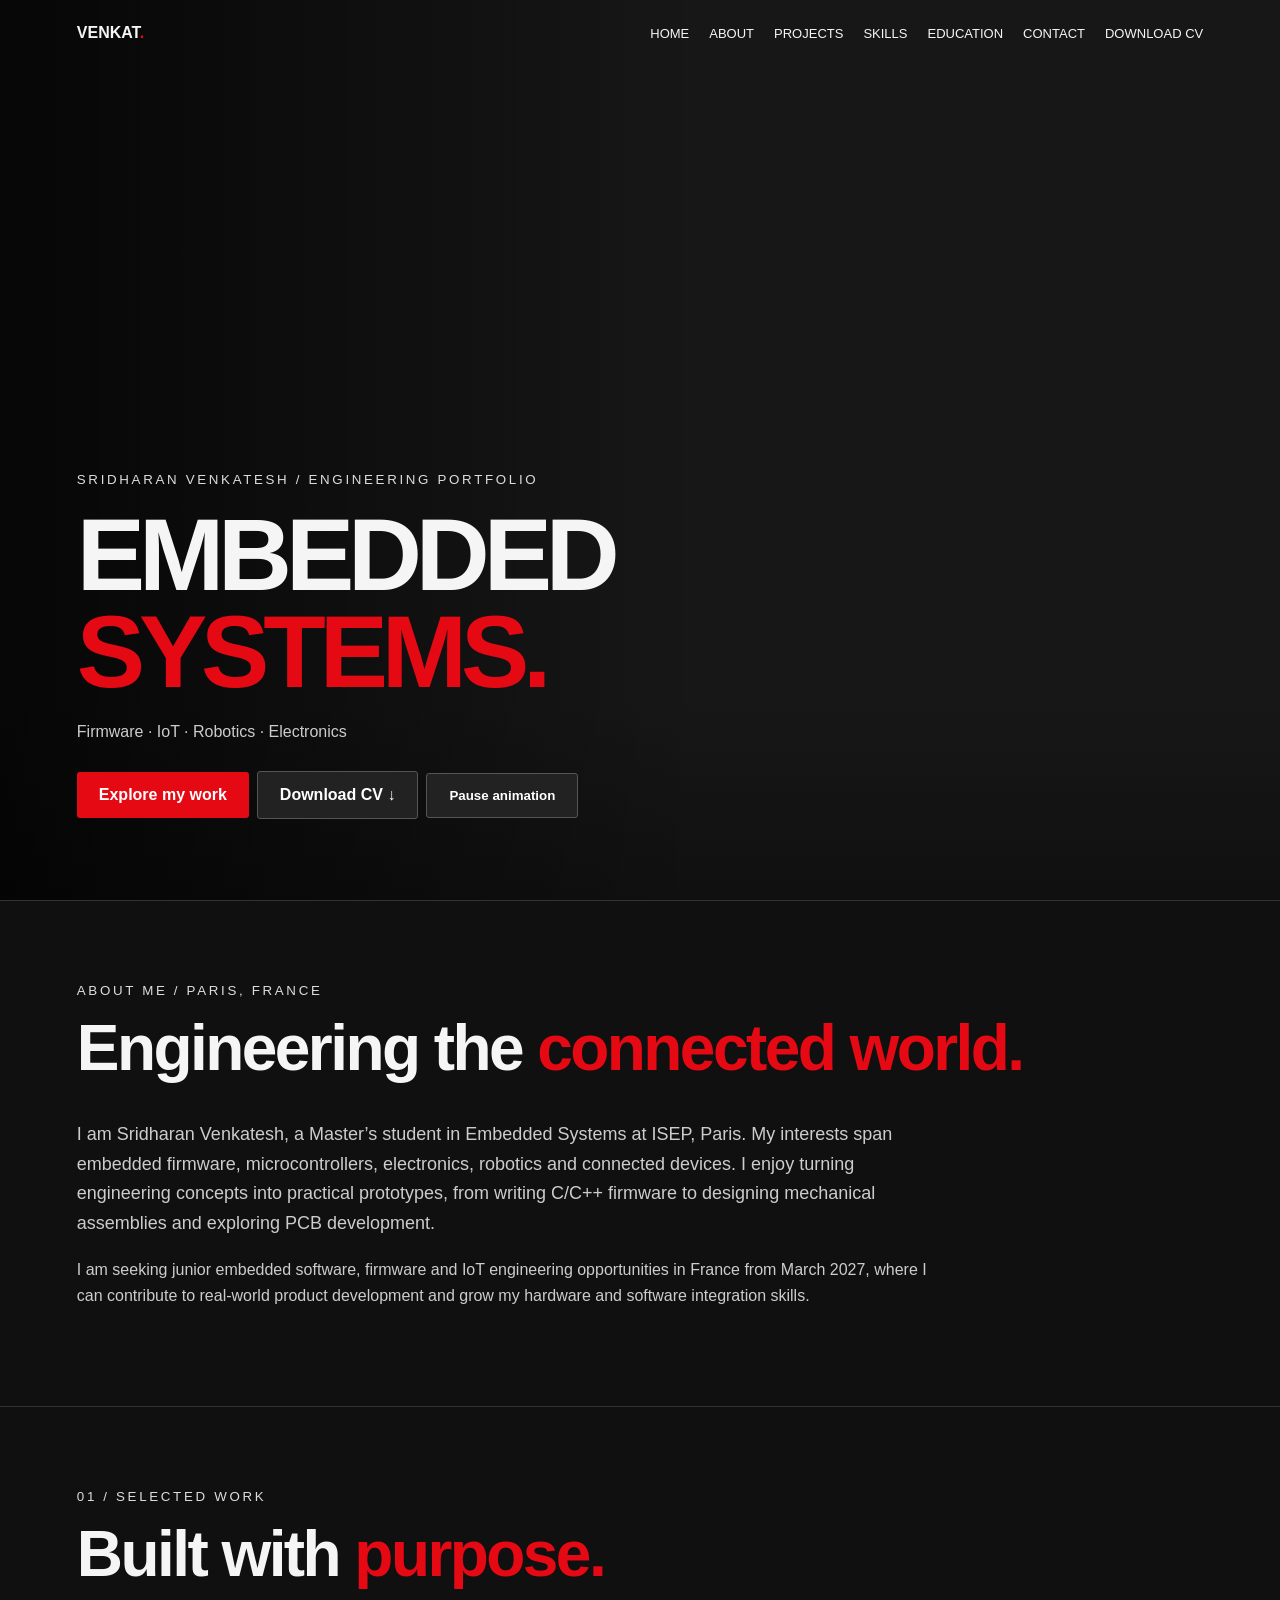
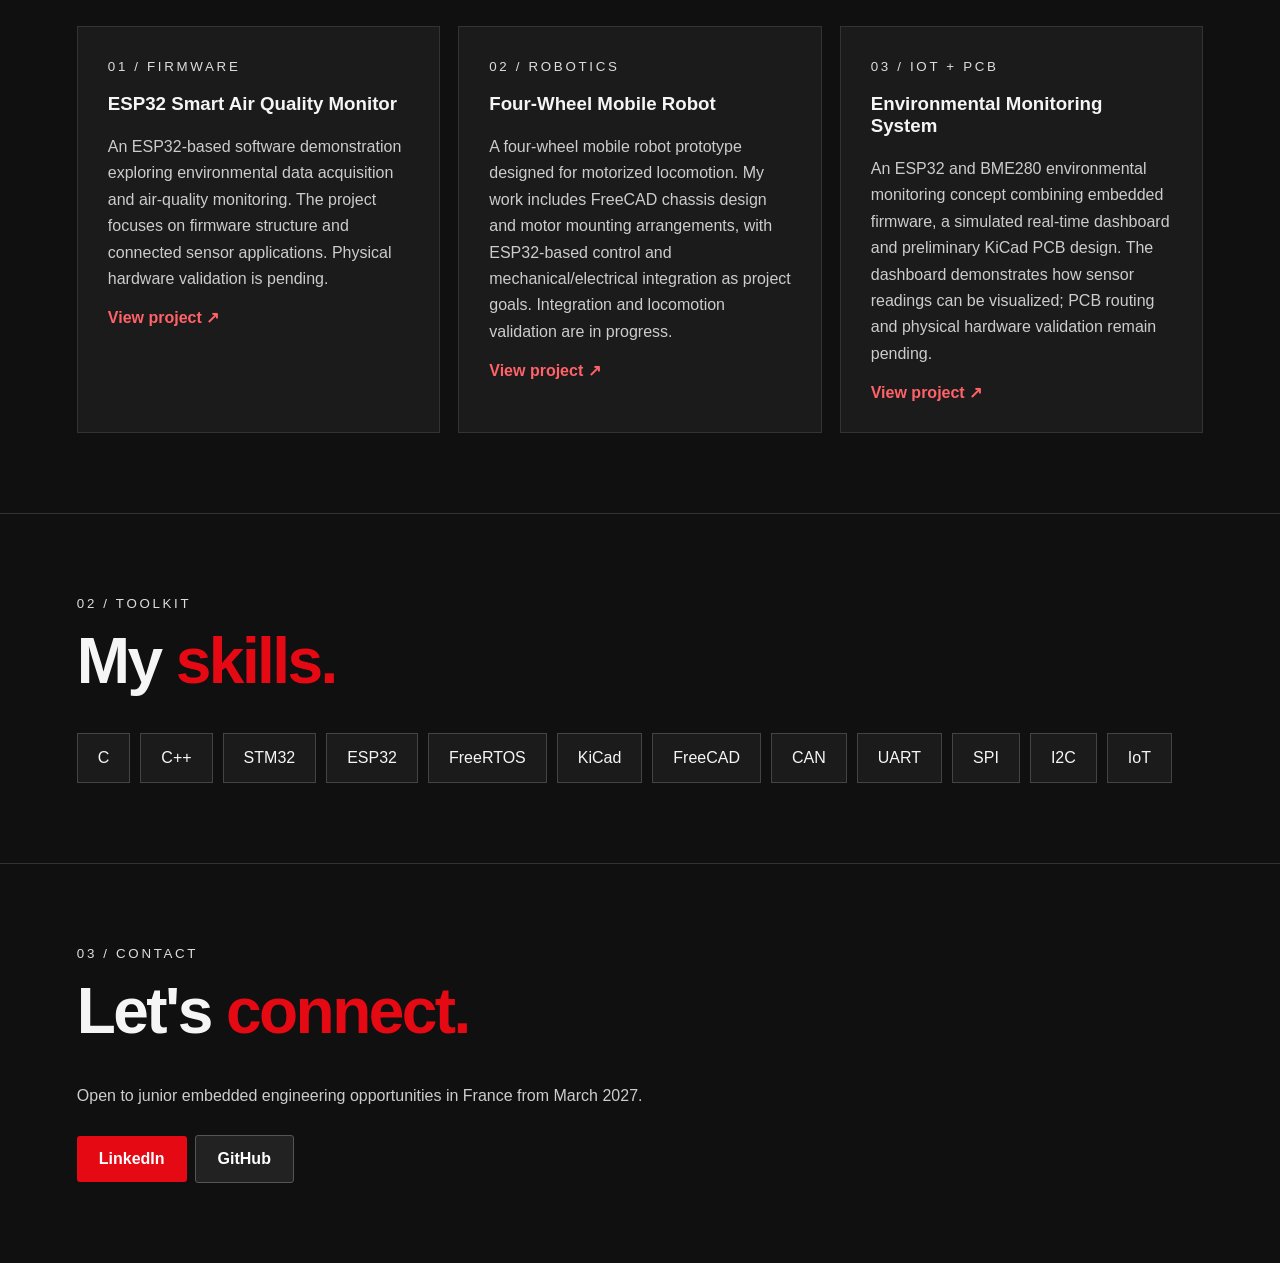
==== index.html @ d6cbe6a2 "Connect uploaded CV and certificate PDF to portfolio" ====
<!doctype html><html lang="en"><head><meta charset="utf-8"><meta name="viewport" content="width=device-width,initial-scale=1"><title>Venkat | Embedded Systems</title><style>*{box-sizing:border-box}html{scroll-behavior:smooth}body{margin:0;background:#101010;color:#f5f5f5;font-family:Arial,sans-serif}a{color:inherit;text-decoration:none}header{position:absolute;z-index:3;top:0;width:100%;display:flex;justify-content:space-between;align-items:center;padding:24px 6%;gap:15px}nav{display:flex;gap:20px;flex-wrap:wrap;font-size:13px}strong,em{color:#e50914;font-style:normal}.hero{min-height:100svh;position:relative;display:flex;align-items:end;padding:120px 6% 9vh;overflow:hidden;background:#171717}.hero video{position:absolute;inset:0;width:100%;height:100%;object-fit:contain;object-position:right center}.hero:after{content:'';position:absolute;inset:0;background:linear-gradient(90deg,#000b 0%,transparent 55%),linear-gradient(0deg,#101010,transparent 22%);pointer-events:none}.copy{position:relative;z-index:2;max-width:850px}h1{font-size:clamp(42px,8vw,110px);line-height:.95;letter-spacing:-.06em;margin:18px 0;text-transform:uppercase}small{letter-spacing:.2em;color:#ddd}p{line-height:1.65;color:#ccc}.btn{display:inline-block;padding:14px 22px;background:#e50914;color:white;border:0;border-radius:3px;font-weight:bold;cursor:pointer;margin:10px 8px 0 0}.secondary{background:#222;border:1px solid #555}section.content{padding:80px 6%;border-top:1px solid #333}h2{font-size:clamp(32px,5vw,64px);letter-spacing:-.04em;margin:12px 0 35px}.grid{display:grid;grid-template-columns:repeat(auto-fit,minmax(240px,1fr));gap:18px}article{background:#1b1b1b;border:1px solid #333;padding:30px;min-height:240px}article:hover{border-color:#e50914}article a{color:#ff6268;font-weight:bold}.skills{display:flex;flex-wrap:wrap;gap:10px}.skills span{border:1px solid #444;padding:15px 20px;background:#1b1b1b}.fade{animation:appear .6s ease}@keyframes appear{from{opacity:0;transform:translateY(14px)}to{opacity:1;transform:none}}@media(max-width:600px){header{padding:18px 5%}nav{gap:10px}.hero{padding:100px 5% 8vh}.hero video{object-position:center top;height:68%;object-fit:contain}.hero .copy{padding-top:45vh}section.content{padding:55px 5%}}@media(prefers-reduced-motion:reduce){html{scroll-behavior:auto}.fade{animation:none}}</style></head><body><header><b>VENKAT<strong>.</strong></b><nav><a href="index.html">HOME</a><a href="about.html">ABOUT</a><a href="projects.html">PROJECTS</a><a href="skills.html">SKILLS</a><a href="education.html">EDUCATION</a><a href="contact.html">CONTACT</a><a href="INTERN_RESUME_ENG_Final.pdf" download>DOWNLOAD CV</a></nav></header><main><section class="hero"><video id="portrait" autoplay muted loop playsinline preload="auto" aria-label="Cinematic portrait"><source src="PixVerse_V6_Image_Text_540P_Create_a_photoreal.mp4" type="video/mp4"></video><div class="copy"><small>SRIDHARAN VENKATESH / ENGINEERING PORTFOLIO</small><h1 id="headline">Embedded<br><em>Systems.</em></h1><p>Firmware · IoT · Robotics · Electronics</p><a class="btn" href="projects.html">Explore my work</a><a class="btn secondary" href="INTERN_RESUME_ENG_Final.pdf" download>Download CV ↓</a><button class="btn secondary" id="motion">Pause animation</button></div></section><section class="content" id="about"><small>ABOUT ME / PARIS, FRANCE</small><h2>Engineering the <em>connected world.</em></h2><p style="max-width:850px;font-size:18px">I am Sridharan Venkatesh, a Master’s student in Embedded Systems at ISEP, Paris. My interests span embedded firmware, microcontrollers, electronics, robotics and connected devices. I enjoy turning engineering concepts into practical prototypes, from writing C/C++ firmware to designing mechanical assemblies and exploring PCB development.</p><p style="max-width:850px">I am seeking junior embedded software, firmware and IoT engineering opportunities in France from March 2027, where I can contribute to real-world product development and grow my hardware and software integration skills.</p></section><section class="content" id="work"><small>01 / SELECTED WORK</small><h2>Built with <em>purpose.</em></h2><div class="grid"><article><small>01 / FIRMWARE</small><h3>ESP32 Smart Air Quality Monitor</h3><p>An ESP32-based software demonstration exploring environmental data acquisition and air-quality monitoring. The project focuses on firmware structure and connected sensor applications. Physical hardware validation is pending.</p><a href="https://github.com/svenkat07/esp32-smart-air-quality-monitor">View project ↗</a></article><article><small>02 / ROBOTICS</small><h3>Four-Wheel Mobile Robot</h3><p>A four-wheel mobile robot prototype designed for motorized locomotion. My work includes FreeCAD chassis design and motor mounting arrangements, with ESP32-based control and mechanical/electrical integration as project goals. Integration and locomotion validation are in progress.</p><a href="https://github.com/svenkat07/Four-wheel-mobile-robot">View project ↗</a></article><article><small>03 / IOT + PCB</small><h3>Environmental Monitoring System</h3><p>An ESP32 and BME280 environmental monitoring concept combining embedded firmware, a simulated real-time dashboard and preliminary KiCad PCB design. The dashboard demonstrates how sensor readings can be visualized; PCB routing and physical hardware validation remain pending.</p><a href="https://github.com/svenkat07/ESP32-Based-IoT-Environmental-Monitoring-System-with-Custom-PCB-and-Real-Time-Dashboard">View project ↗</a></article></div></section><section class="content" id="skills"><small>02 / TOOLKIT</small><h2>My <em>skills.</em></h2><div class="skills"><span>C</span><span>C++</span><span>STM32</span><span>ESP32</span><span>FreeRTOS</span><span>KiCad</span><span>FreeCAD</span><span>CAN</span><span>UART</span><span>SPI</span><span>I2C</span><span>IoT</span></div></section><section class="content" id="contact"><small>03 / CONTACT</small><h2>Let's <em>connect.</em></h2><p>Open to junior embedded engineering opportunities in France from March 2027.</p><a class="btn" href="https://www.linkedin.com/in/venkatesh-sridharan-5b08a9238/">LinkedIn</a><a class="btn secondary" href="https://github.com/svenkat07">GitHub</a></section></main><script>const v=document.querySelector('video'),h=document.querySelector('#headline'),b=document.querySelector('#motion'),titles=['Embedded<br><em>Systems.</em>','Firmware<br><em>Engineer.</em>','IoT &amp;<br><em>Robotics.</em>'];let i=0,playing=!matchMedia('(prefers-reduced-motion: reduce)').matches;if(playing)v.play().catch(()=>{});else b.textContent='Play animation';setInterval(()=>{if(!playing)return;h.classList.remove('fade');void h.offsetWidth;h.innerHTML=titles[++i%titles.length];h.classList.add('fade')},3500);b.onclick=()=>{playing=!playing;if(playing)v.play().catch(()=>{});else v.pause();b.textContent=playing?'Pause animation':'Play animation'};</script></body></html>
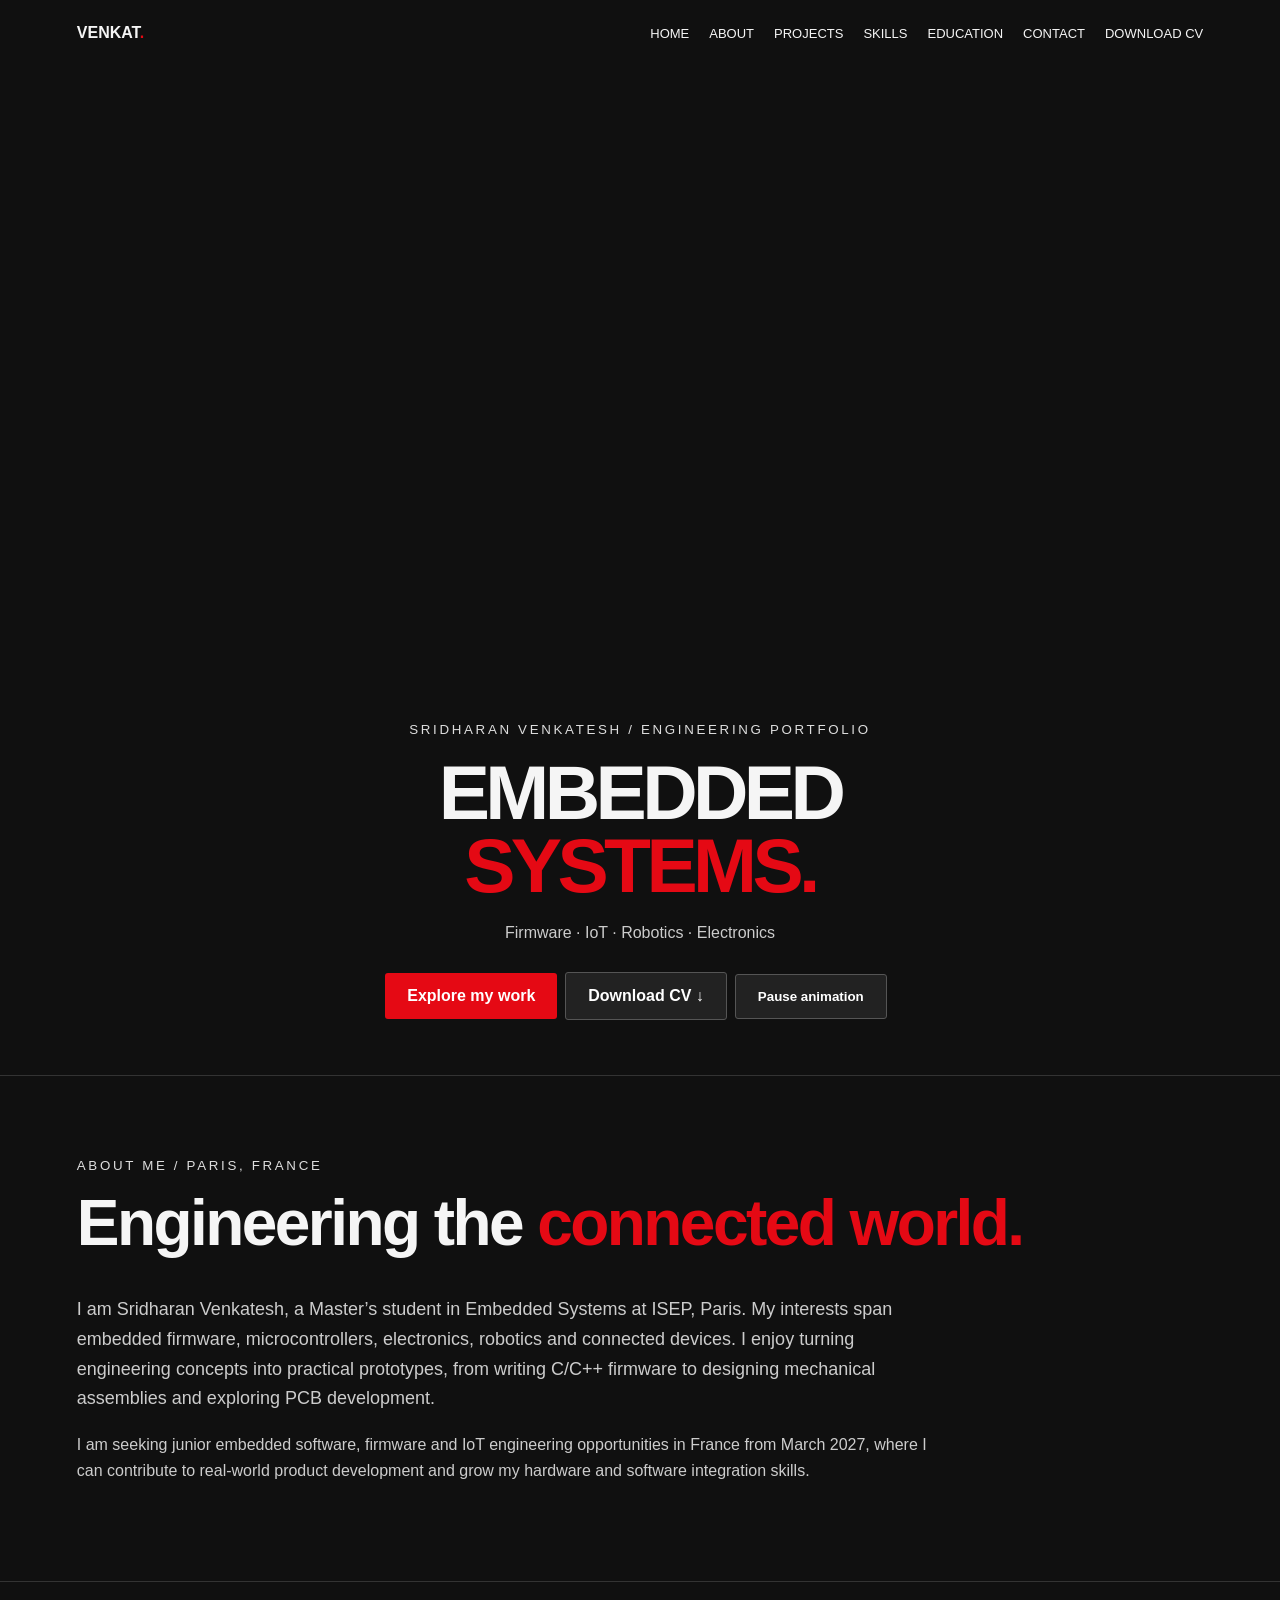
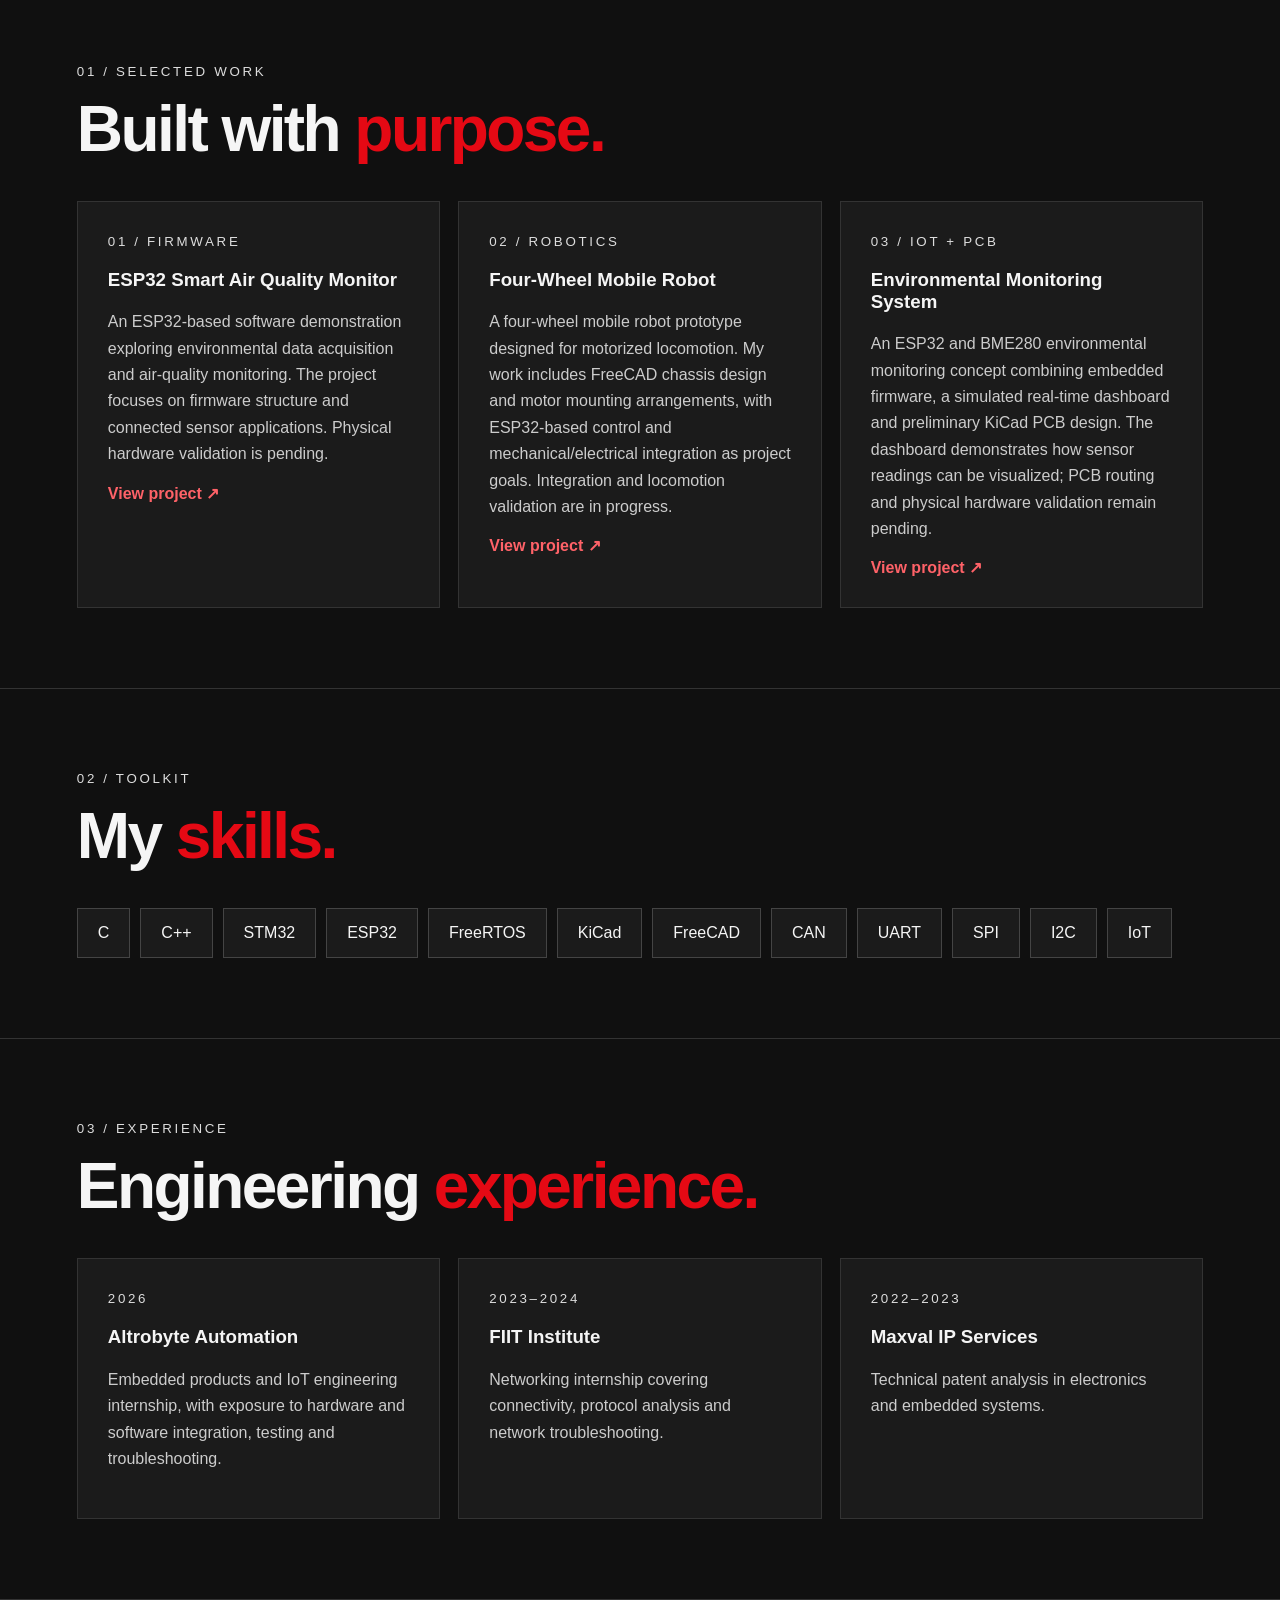
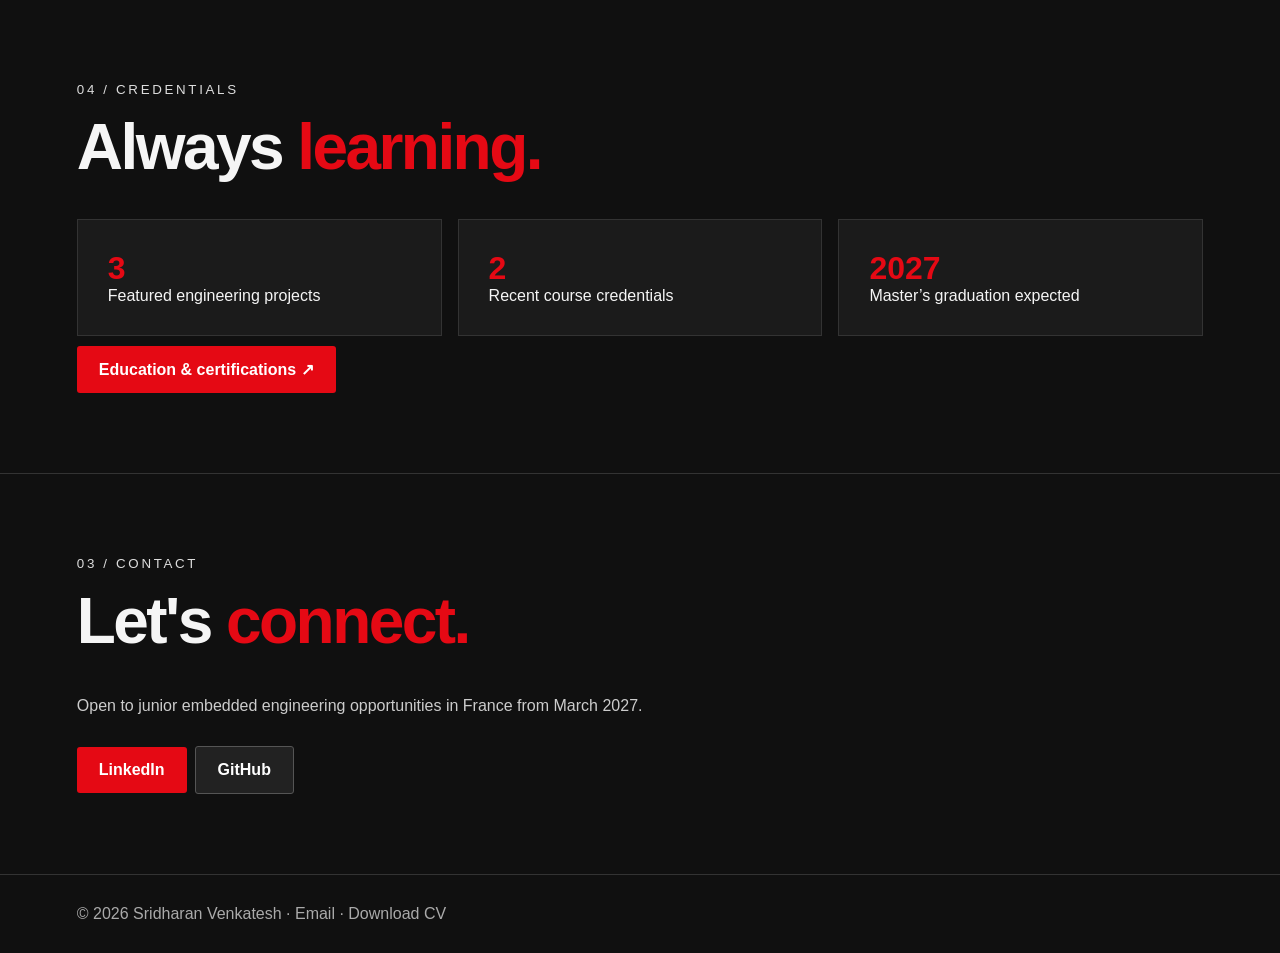
==== commit 55e65cd5: "Center full uncropped portrait and expand homepage with experience and credentials" ====
--- a/index.html
+++ b/index.html
@@ -1 +1 @@
-<!doctype html><html lang="en"><head><meta charset="utf-8"><meta name="viewport" content="width=device-width,initial-scale=1"><title>Venkat | Embedded Systems</title><style>*{box-sizing:border-box}html{scroll-behavior:smooth}body{margin:0;background:#101010;color:#f5f5f5;font-family:Arial,sans-serif}a{color:inherit;text-decoration:none}header{position:absolute;z-index:3;top:0;width:100%;display:flex;justify-content:space-between;align-items:center;padding:24px 6%;gap:15px}nav{display:flex;gap:20px;flex-wrap:wrap;font-size:13px}strong,em{color:#e50914;font-style:normal}.hero{min-height:100svh;position:relative;display:flex;align-items:end;padding:120px 6% 9vh;overflow:hidden;background:#171717}.hero video{position:absolute;inset:0;width:100%;height:100%;object-fit:contain;object-position:right center}.hero:after{content:'';position:absolute;inset:0;background:linear-gradient(90deg,#000b 0%,transparent 55%),linear-gradient(0deg,#101010,transparent 22%);pointer-events:none}.copy{position:relative;z-index:2;max-width:850px}h1{font-size:clamp(42px,8vw,110px);line-height:.95;letter-spacing:-.06em;margin:18px 0;text-transform:uppercase}small{letter-spacing:.2em;color:#ddd}p{line-height:1.65;color:#ccc}.btn{display:inline-block;padding:14px 22px;background:#e50914;color:white;border:0;border-radius:3px;font-weight:bold;cursor:pointer;margin:10px 8px 0 0}.secondary{background:#222;border:1px solid #555}section.content{padding:80px 6%;border-top:1px solid #333}h2{font-size:clamp(32px,5vw,64px);letter-spacing:-.04em;margin:12px 0 35px}.grid{display:grid;grid-template-columns:repeat(auto-fit,minmax(240px,1fr));gap:18px}article{background:#1b1b1b;border:1px solid #333;padding:30px;min-height:240px}article:hover{border-color:#e50914}article a{color:#ff6268;font-weight:bold}.skills{display:flex;flex-wrap:wrap;gap:10px}.skills span{border:1px solid #444;padding:15px 20px;background:#1b1b1b}.fade{animation:appear .6s ease}@keyframes appear{from{opacity:0;transform:translateY(14px)}to{opacity:1;transform:none}}@media(max-width:600px){header{padding:18px 5%}nav{gap:10px}.hero{padding:100px 5% 8vh}.hero video{object-position:center top;height:68%;object-fit:contain}.hero .copy{padding-top:45vh}section.content{padding:55px 5%}}@media(prefers-reduced-motion:reduce){html{scroll-behavior:auto}.fade{animation:none}}</style></head><body><header><b>VENKAT<strong>.</strong></b><nav><a href="index.html">HOME</a><a href="about.html">ABOUT</a><a href="projects.html">PROJECTS</a><a href="skills.html">SKILLS</a><a href="education.html">EDUCATION</a><a href="contact.html">CONTACT</a><a href="INTERN_RESUME_ENG_Final.pdf" download>DOWNLOAD CV</a></nav></header><main><section class="hero"><video id="portrait" autoplay muted loop playsinline preload="auto" aria-label="Cinematic portrait"><source src="PixVerse_V6_Image_Text_540P_Create_a_photoreal.mp4" type="video/mp4"></video><div class="copy"><small>SRIDHARAN VENKATESH / ENGINEERING PORTFOLIO</small><h1 id="headline">Embedded<br><em>Systems.</em></h1><p>Firmware · IoT · Robotics · Electronics</p><a class="btn" href="projects.html">Explore my work</a><a class="btn secondary" href="INTERN_RESUME_ENG_Final.pdf" download>Download CV ↓</a><button class="btn secondary" id="motion">Pause animation</button></div></section><section class="content" id="about"><small>ABOUT ME / PARIS, FRANCE</small><h2>Engineering the <em>connected world.</em></h2><p style="max-width:850px;font-size:18px">I am Sridharan Venkatesh, a Master’s student in Embedded Systems at ISEP, Paris. My interests span embedded firmware, microcontrollers, electronics, robotics and connected devices. I enjoy turning engineering concepts into practical prototypes, from writing C/C++ firmware to designing mechanical assemblies and exploring PCB development.</p><p style="max-width:850px">I am seeking junior embedded software, firmware and IoT engineering opportunities in France from March 2027, where I can contribute to real-world product development and grow my hardware and software integration skills.</p></section><section class="content" id="work"><small>01 / SELECTED WORK</small><h2>Built with <em>purpose.</em></h2><div class="grid"><article><small>01 / FIRMWARE</small><h3>ESP32 Smart Air Quality Monitor</h3><p>An ESP32-based software demonstration exploring environmental data acquisition and air-quality monitoring. The project focuses on firmware structure and connected sensor applications. Physical hardware validation is pending.</p><a href="https://github.com/svenkat07/esp32-smart-air-quality-monitor">View project ↗</a></article><article><small>02 / ROBOTICS</small><h3>Four-Wheel Mobile Robot</h3><p>A four-wheel mobile robot prototype designed for motorized locomotion. My work includes FreeCAD chassis design and motor mounting arrangements, with ESP32-based control and mechanical/electrical integration as project goals. Integration and locomotion validation are in progress.</p><a href="https://github.com/svenkat07/Four-wheel-mobile-robot">View project ↗</a></article><article><small>03 / IOT + PCB</small><h3>Environmental Monitoring System</h3><p>An ESP32 and BME280 environmental monitoring concept combining embedded firmware, a simulated real-time dashboard and preliminary KiCad PCB design. The dashboard demonstrates how sensor readings can be visualized; PCB routing and physical hardware validation remain pending.</p><a href="https://github.com/svenkat07/ESP32-Based-IoT-Environmental-Monitoring-System-with-Custom-PCB-and-Real-Time-Dashboard">View project ↗</a></article></div></section><section class="content" id="skills"><small>02 / TOOLKIT</small><h2>My <em>skills.</em></h2><div class="skills"><span>C</span><span>C++</span><span>STM32</span><span>ESP32</span><span>FreeRTOS</span><span>KiCad</span><span>FreeCAD</span><span>CAN</span><span>UART</span><span>SPI</span><span>I2C</span><span>IoT</span></div></section><section class="content" id="contact"><small>03 / CONTACT</small><h2>Let's <em>connect.</em></h2><p>Open to junior embedded engineering opportunities in France from March 2027.</p><a class="btn" href="https://www.linkedin.com/in/venkatesh-sridharan-5b08a9238/">LinkedIn</a><a class="btn secondary" href="https://github.com/svenkat07">GitHub</a></section></main><script>const v=document.querySelector('video'),h=document.querySelector('#headline'),b=document.querySelector('#motion'),titles=['Embedded<br><em>Systems.</em>','Firmware<br><em>Engineer.</em>','IoT &amp;<br><em>Robotics.</em>'];let i=0,playing=!matchMedia('(prefers-reduced-motion: reduce)').matches;if(playing)v.play().catch(()=>{});else b.textContent='Play animation';setInterval(()=>{if(!playing)return;h.classList.remove('fade');void h.offsetWidth;h.innerHTML=titles[++i%titles.length];h.classList.add('fade')},3500);b.onclick=()=>{playing=!playing;if(playing)v.play().catch(()=>{});else v.pause();b.textContent=playing?'Pause animation':'Play animation'};</script></body></html>+<!doctype html><html lang="en"><head><meta charset="utf-8"><meta name="viewport" content="width=device-width,initial-scale=1"><title>Venkat | Embedded Systems</title><style>*{box-sizing:border-box}html{scroll-behavior:smooth}body{margin:0;background:#101010;color:#f5f5f5;font-family:Arial,sans-serif}a{color:inherit;text-decoration:none}header{position:absolute;z-index:3;top:0;width:100%;display:flex;justify-content:space-between;align-items:center;padding:24px 6%;gap:15px}nav{display:flex;gap:20px;flex-wrap:wrap;font-size:13px}strong,em{color:#e50914;font-style:normal}.hero{min-height:100svh;position:relative;display:flex;align-items:end;padding:120px 6% 9vh;overflow:hidden;background:#171717}.hero video{position:absolute;inset:0;width:100%;height:100%;object-fit:contain;object-position:right center}.hero:after{content:'';position:absolute;inset:0;background:linear-gradient(90deg,#000b 0%,transparent 55%),linear-gradient(0deg,#101010,transparent 22%);pointer-events:none}.copy{position:relative;z-index:2;max-width:850px}h1{font-size:clamp(42px,8vw,110px);line-height:.95;letter-spacing:-.06em;margin:18px 0;text-transform:uppercase}small{letter-spacing:.2em;color:#ddd}p{line-height:1.65;color:#ccc}.btn{display:inline-block;padding:14px 22px;background:#e50914;color:white;border:0;border-radius:3px;font-weight:bold;cursor:pointer;margin:10px 8px 0 0}.secondary{background:#222;border:1px solid #555}section.content{padding:80px 6%;border-top:1px solid #333}h2{font-size:clamp(32px,5vw,64px);letter-spacing:-.04em;margin:12px 0 35px}.grid{display:grid;grid-template-columns:repeat(auto-fit,minmax(240px,1fr));gap:18px}article{background:#1b1b1b;border:1px solid #333;padding:30px;min-height:240px}article:hover{border-color:#e50914}article a{color:#ff6268;font-weight:bold}.skills{display:flex;flex-wrap:wrap;gap:10px}.skills span{border:1px solid #444;padding:15px 20px;background:#1b1b1b}.fade{animation:appear .6s ease}@keyframes appear{from{opacity:0;transform:translateY(14px)}to{opacity:1;transform:none}}@media(max-width:600px){header{padding:18px 5%}nav{gap:10px}.hero{padding:100px 5% 8vh}.hero video{object-position:center top;height:68%;object-fit:contain}.hero .copy{padding-top:45vh}section.content{padding:55px 5%}}@media(prefers-reduced-motion:reduce){html{scroll-behavior:auto}.fade{animation:none}}.hero{display:flex;flex-direction:column;align-items:center;justify-content:center;padding:110px 5% 55px;gap:25px;background:#101010}.hero video{position:relative;inset:auto;display:block;width:100%;max-width:1100px;height: min(65svh,650px);object-fit:contain;object-position:center;background:#101010}.hero:after{display:none}.hero .copy{padding:0;text-align:center;max-width:1100px}.hero h1{font-size:clamp(38px,6vw,86px)}.stats{display:grid;grid-template-columns:repeat(auto-fit,minmax(150px,1fr));gap:16px}.stats article{min-height:0}.stats b{display:block;font-size:32px;color:#e50914}.footer{padding:30px 6%;border-top:1px solid #333;color:#aaa}@media(max-width:600px){.hero{padding-top:125px}.hero video{height:auto;max-height:65svh}.hero .copy{padding:0}header{align-items:flex-start}nav{font-size:11px}}</style></head><body><header><b>VENKAT<strong>.</strong></b><nav><a href="index.html">HOME</a><a href="about.html">ABOUT</a><a href="projects.html">PROJECTS</a><a href="skills.html">SKILLS</a><a href="education.html">EDUCATION</a><a href="contact.html">CONTACT</a><a href="INTERN_RESUME_ENG_Final.pdf" download>DOWNLOAD CV</a></nav></header><main><section class="hero"><video id="portrait" autoplay muted loop playsinline preload="auto" aria-label="Cinematic portrait"><source src="PixVerse_V6_Image_Text_540P_Create_a_photoreal.mp4" type="video/mp4"></video><div class="copy"><small>SRIDHARAN VENKATESH / ENGINEERING PORTFOLIO</small><h1 id="headline">Embedded<br><em>Systems.</em></h1><p>Firmware · IoT · Robotics · Electronics</p><a class="btn" href="projects.html">Explore my work</a><a class="btn secondary" href="INTERN_RESUME_ENG_Final.pdf" download>Download CV ↓</a><button class="btn secondary" id="motion">Pause animation</button></div></section><section class="content" id="about"><small>ABOUT ME / PARIS, FRANCE</small><h2>Engineering the <em>connected world.</em></h2><p style="max-width:850px;font-size:18px">I am Sridharan Venkatesh, a Master’s student in Embedded Systems at ISEP, Paris. My interests span embedded firmware, microcontrollers, electronics, robotics and connected devices. I enjoy turning engineering concepts into practical prototypes, from writing C/C++ firmware to designing mechanical assemblies and exploring PCB development.</p><p style="max-width:850px">I am seeking junior embedded software, firmware and IoT engineering opportunities in France from March 2027, where I can contribute to real-world product development and grow my hardware and software integration skills.</p></section><section class="content" id="work"><small>01 / SELECTED WORK</small><h2>Built with <em>purpose.</em></h2><div class="grid"><article><small>01 / FIRMWARE</small><h3>ESP32 Smart Air Quality Monitor</h3><p>An ESP32-based software demonstration exploring environmental data acquisition and air-quality monitoring. The project focuses on firmware structure and connected sensor applications. Physical hardware validation is pending.</p><a href="https://github.com/svenkat07/esp32-smart-air-quality-monitor">View project ↗</a></article><article><small>02 / ROBOTICS</small><h3>Four-Wheel Mobile Robot</h3><p>A four-wheel mobile robot prototype designed for motorized locomotion. My work includes FreeCAD chassis design and motor mounting arrangements, with ESP32-based control and mechanical/electrical integration as project goals. Integration and locomotion validation are in progress.</p><a href="https://github.com/svenkat07/Four-wheel-mobile-robot">View project ↗</a></article><article><small>03 / IOT + PCB</small><h3>Environmental Monitoring System</h3><p>An ESP32 and BME280 environmental monitoring concept combining embedded firmware, a simulated real-time dashboard and preliminary KiCad PCB design. The dashboard demonstrates how sensor readings can be visualized; PCB routing and physical hardware validation remain pending.</p><a href="https://github.com/svenkat07/ESP32-Based-IoT-Environmental-Monitoring-System-with-Custom-PCB-and-Real-Time-Dashboard">View project ↗</a></article></div></section><section class="content" id="skills"><small>02 / TOOLKIT</small><h2>My <em>skills.</em></h2><div class="skills"><span>C</span><span>C++</span><span>STM32</span><span>ESP32</span><span>FreeRTOS</span><span>KiCad</span><span>FreeCAD</span><span>CAN</span><span>UART</span><span>SPI</span><span>I2C</span><span>IoT</span></div></section><section class="content"><small>03 / EXPERIENCE</small><h2>Engineering <em>experience.</em></h2><div class="grid"><article><small>2026</small><h3>Altrobyte Automation</h3><p>Embedded products and IoT engineering internship, with exposure to hardware and software integration, testing and troubleshooting.</p></article><article><small>2023–2024</small><h3>FIIT Institute</h3><p>Networking internship covering connectivity, protocol analysis and network troubleshooting.</p></article><article><small>2022–2023</small><h3>Maxval IP Services</h3><p>Technical patent analysis in electronics and embedded systems.</p></article></div></section><section class="content"><small>04 / CREDENTIALS</small><h2>Always <em>learning.</em></h2><div class="stats"><article><b>3</b>Featured engineering projects</article><article><b>2</b>Recent course credentials</article><article><b>2027</b>Master’s graduation expected</article></div><a class="btn" href="education.html">Education &amp; certifications ↗</a></section><section class="content" id="contact"><small>03 / CONTACT</small><h2>Let's <em>connect.</em></h2><p>Open to junior embedded engineering opportunities in France from March 2027.</p><a class="btn" href="https://www.linkedin.com/in/venkatesh-sridharan-5b08a9238/">LinkedIn</a><a class="btn secondary" href="https://github.com/svenkat07">GitHub</a></section></main><footer class="footer">© 2026 Sridharan Venkatesh · <a href="mailto:hsetaknev7@gmail.com">Email</a> · <a href="INTERN_RESUME_ENG_Final.pdf" download>Download CV</a></footer><script>const v=document.querySelector('video'),h=document.querySelector('#headline'),b=document.querySelector('#motion'),titles=['Embedded<br><em>Systems.</em>','Firmware<br><em>Engineer.</em>','IoT &amp;<br><em>Robotics.</em>'];let i=0,playing=!matchMedia('(prefers-reduced-motion: reduce)').matches;if(playing)v.play().catch(()=>{});else b.textContent='Play animation';setInterval(()=>{if(!playing)return;h.classList.remove('fade');void h.offsetWidth;h.innerHTML=titles[++i%titles.length];h.classList.add('fade')},3500);b.onclick=()=>{playing=!playing;if(playing)v.play().catch(()=>{});else v.pause();b.textContent=playing?'Pause animation':'Play animation'};</script></body></html>
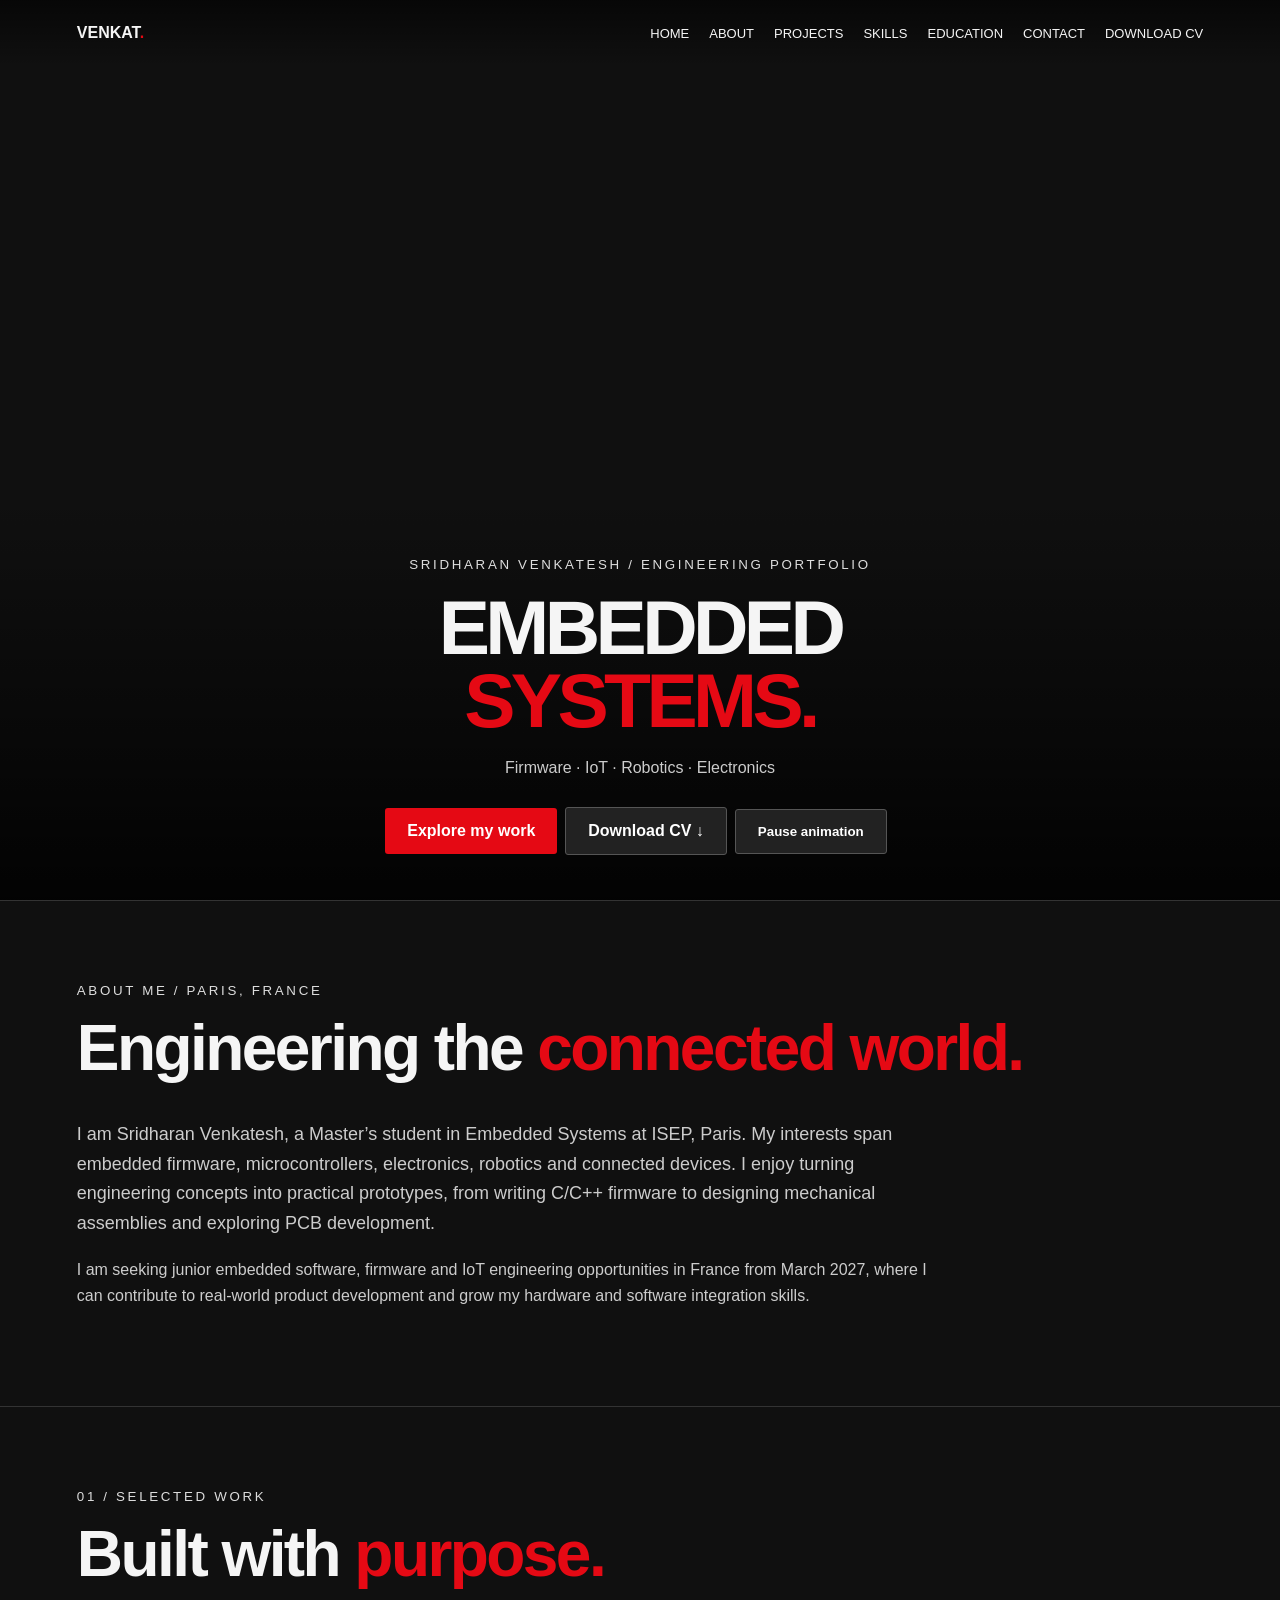
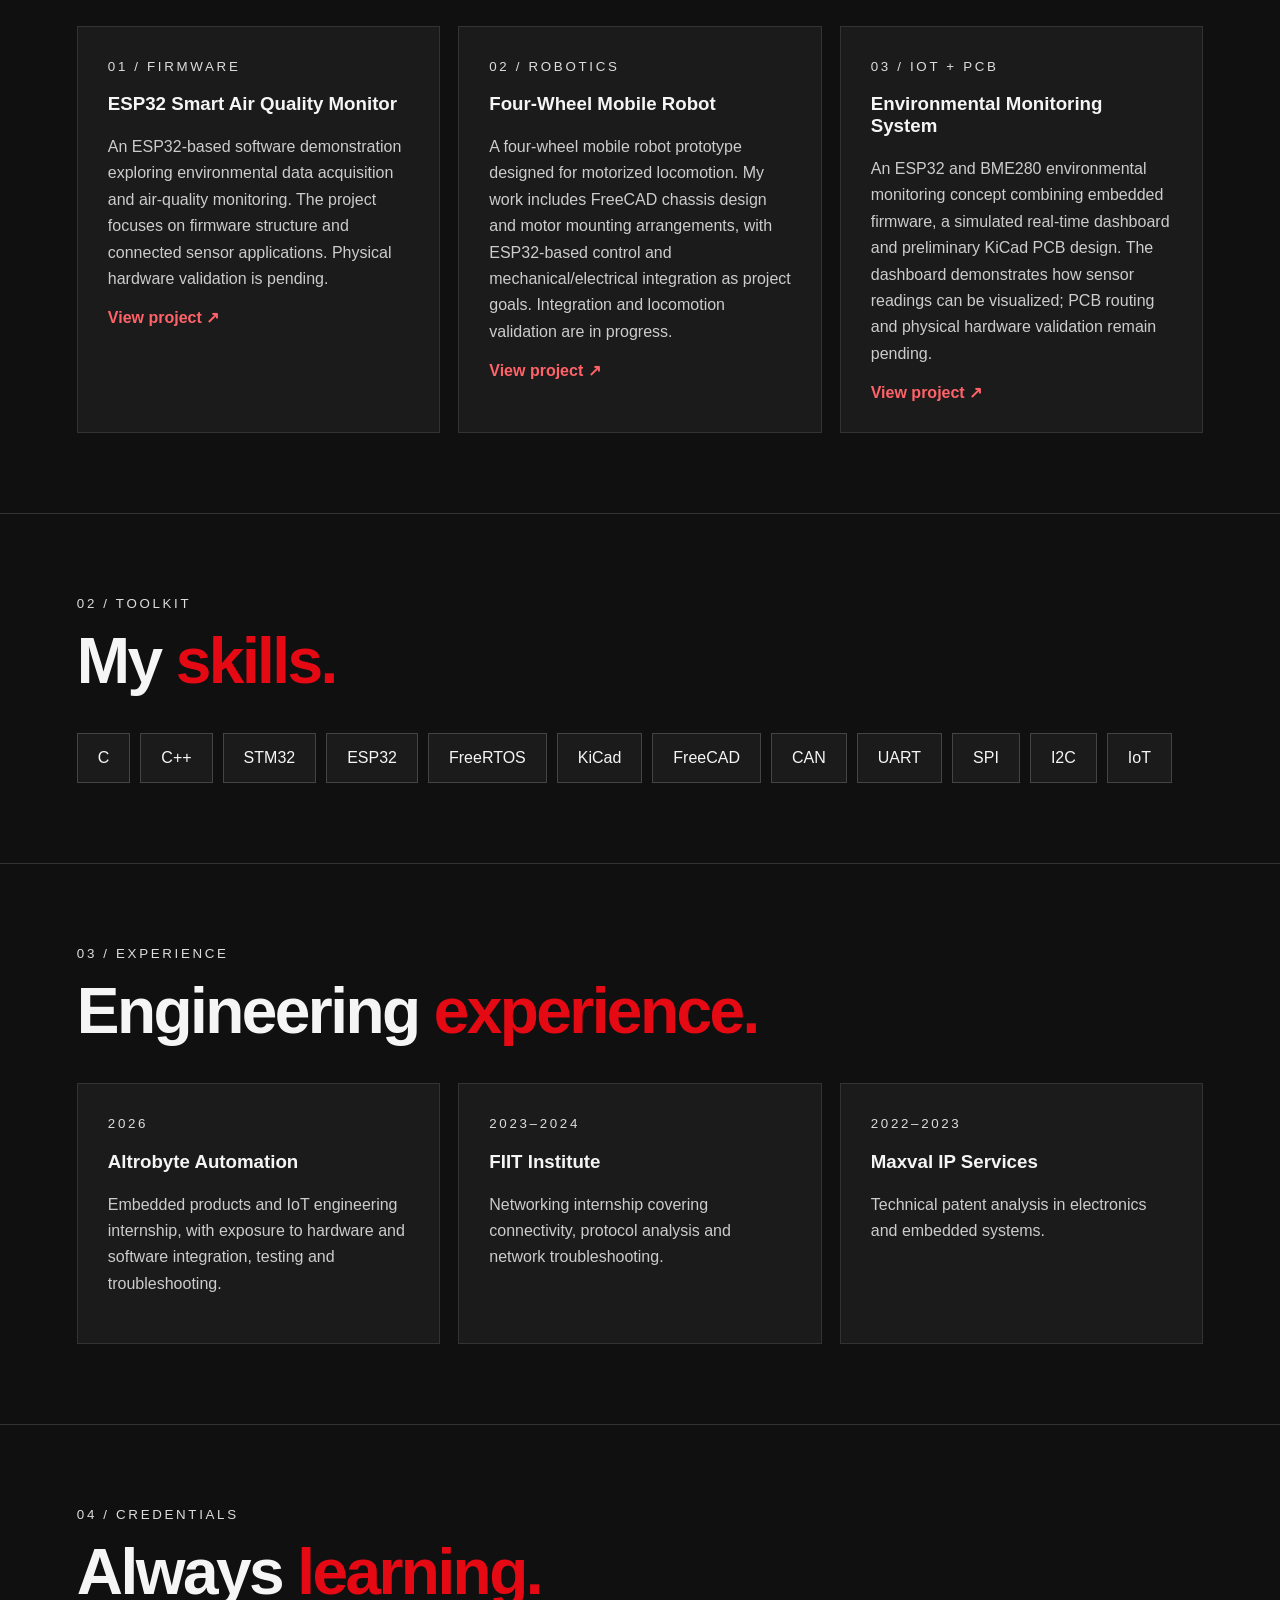
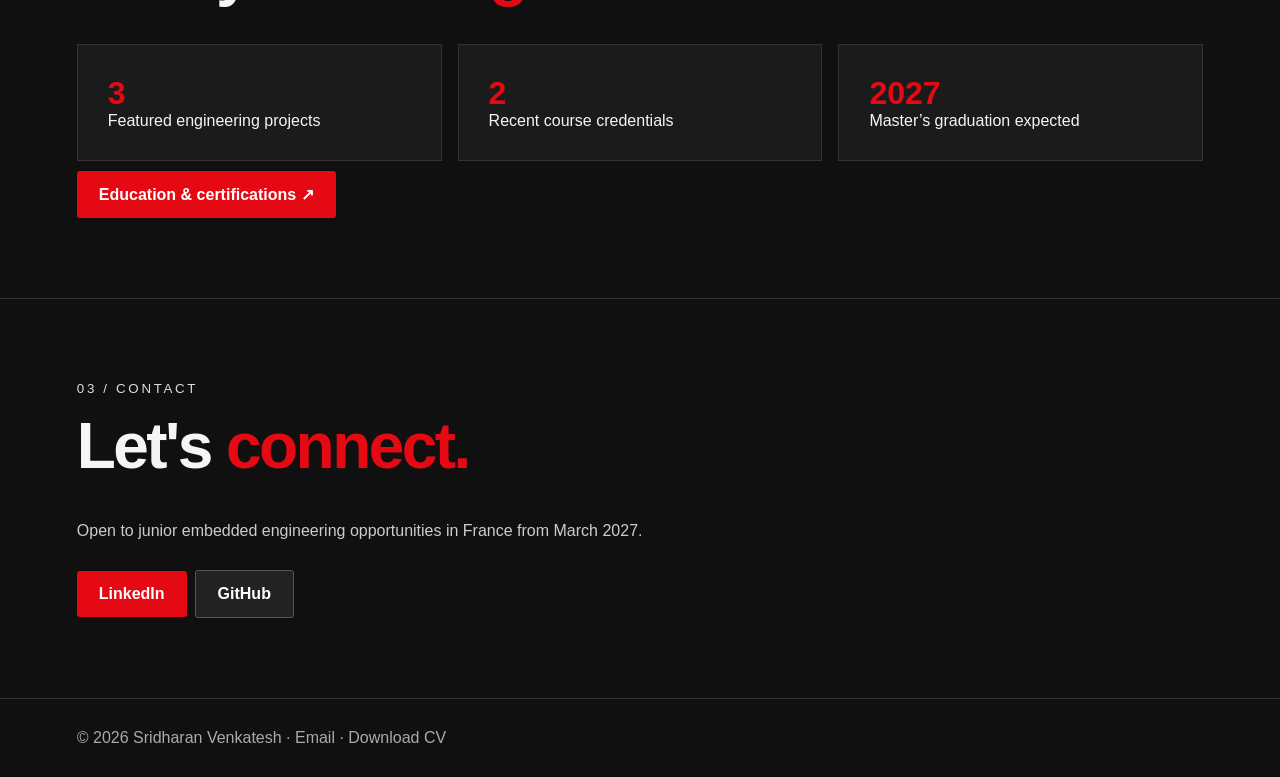
==== commit f3dc3cda: "Make cinematic hero video full viewport width and height" ====
--- a/index.html
+++ b/index.html
@@ -1 +1 @@
-<!doctype html><html lang="en"><head><meta charset="utf-8"><meta name="viewport" content="width=device-width,initial-scale=1"><title>Venkat | Embedded Systems</title><style>*{box-sizing:border-box}html{scroll-behavior:smooth}body{margin:0;background:#101010;color:#f5f5f5;font-family:Arial,sans-serif}a{color:inherit;text-decoration:none}header{position:absolute;z-index:3;top:0;width:100%;display:flex;justify-content:space-between;align-items:center;padding:24px 6%;gap:15px}nav{display:flex;gap:20px;flex-wrap:wrap;font-size:13px}strong,em{color:#e50914;font-style:normal}.hero{min-height:100svh;position:relative;display:flex;align-items:end;padding:120px 6% 9vh;overflow:hidden;background:#171717}.hero video{position:absolute;inset:0;width:100%;height:100%;object-fit:contain;object-position:right center}.hero:after{content:'';position:absolute;inset:0;background:linear-gradient(90deg,#000b 0%,transparent 55%),linear-gradient(0deg,#101010,transparent 22%);pointer-events:none}.copy{position:relative;z-index:2;max-width:850px}h1{font-size:clamp(42px,8vw,110px);line-height:.95;letter-spacing:-.06em;margin:18px 0;text-transform:uppercase}small{letter-spacing:.2em;color:#ddd}p{line-height:1.65;color:#ccc}.btn{display:inline-block;padding:14px 22px;background:#e50914;color:white;border:0;border-radius:3px;font-weight:bold;cursor:pointer;margin:10px 8px 0 0}.secondary{background:#222;border:1px solid #555}section.content{padding:80px 6%;border-top:1px solid #333}h2{font-size:clamp(32px,5vw,64px);letter-spacing:-.04em;margin:12px 0 35px}.grid{display:grid;grid-template-columns:repeat(auto-fit,minmax(240px,1fr));gap:18px}article{background:#1b1b1b;border:1px solid #333;padding:30px;min-height:240px}article:hover{border-color:#e50914}article a{color:#ff6268;font-weight:bold}.skills{display:flex;flex-wrap:wrap;gap:10px}.skills span{border:1px solid #444;padding:15px 20px;background:#1b1b1b}.fade{animation:appear .6s ease}@keyframes appear{from{opacity:0;transform:translateY(14px)}to{opacity:1;transform:none}}@media(max-width:600px){header{padding:18px 5%}nav{gap:10px}.hero{padding:100px 5% 8vh}.hero video{object-position:center top;height:68%;object-fit:contain}.hero .copy{padding-top:45vh}section.content{padding:55px 5%}}@media(prefers-reduced-motion:reduce){html{scroll-behavior:auto}.fade{animation:none}}.hero{display:flex;flex-direction:column;align-items:center;justify-content:center;padding:110px 5% 55px;gap:25px;background:#101010}.hero video{position:relative;inset:auto;display:block;width:100%;max-width:1100px;height: min(65svh,650px);object-fit:contain;object-position:center;background:#101010}.hero:after{display:none}.hero .copy{padding:0;text-align:center;max-width:1100px}.hero h1{font-size:clamp(38px,6vw,86px)}.stats{display:grid;grid-template-columns:repeat(auto-fit,minmax(150px,1fr));gap:16px}.stats article{min-height:0}.stats b{display:block;font-size:32px;color:#e50914}.footer{padding:30px 6%;border-top:1px solid #333;color:#aaa}@media(max-width:600px){.hero{padding-top:125px}.hero video{height:auto;max-height:65svh}.hero .copy{padding:0}header{align-items:flex-start}nav{font-size:11px}}</style></head><body><header><b>VENKAT<strong>.</strong></b><nav><a href="index.html">HOME</a><a href="about.html">ABOUT</a><a href="projects.html">PROJECTS</a><a href="skills.html">SKILLS</a><a href="education.html">EDUCATION</a><a href="contact.html">CONTACT</a><a href="INTERN_RESUME_ENG_Final.pdf" download>DOWNLOAD CV</a></nav></header><main><section class="hero"><video id="portrait" autoplay muted loop playsinline preload="auto" aria-label="Cinematic portrait"><source src="PixVerse_V6_Image_Text_540P_Create_a_photoreal.mp4" type="video/mp4"></video><div class="copy"><small>SRIDHARAN VENKATESH / ENGINEERING PORTFOLIO</small><h1 id="headline">Embedded<br><em>Systems.</em></h1><p>Firmware · IoT · Robotics · Electronics</p><a class="btn" href="projects.html">Explore my work</a><a class="btn secondary" href="INTERN_RESUME_ENG_Final.pdf" download>Download CV ↓</a><button class="btn secondary" id="motion">Pause animation</button></div></section><section class="content" id="about"><small>ABOUT ME / PARIS, FRANCE</small><h2>Engineering the <em>connected world.</em></h2><p style="max-width:850px;font-size:18px">I am Sridharan Venkatesh, a Master’s student in Embedded Systems at ISEP, Paris. My interests span embedded firmware, microcontrollers, electronics, robotics and connected devices. I enjoy turning engineering concepts into practical prototypes, from writing C/C++ firmware to designing mechanical assemblies and exploring PCB development.</p><p style="max-width:850px">I am seeking junior embedded software, firmware and IoT engineering opportunities in France from March 2027, where I can contribute to real-world product development and grow my hardware and software integration skills.</p></section><section class="content" id="work"><small>01 / SELECTED WORK</small><h2>Built with <em>purpose.</em></h2><div class="grid"><article><small>01 / FIRMWARE</small><h3>ESP32 Smart Air Quality Monitor</h3><p>An ESP32-based software demonstration exploring environmental data acquisition and air-quality monitoring. The project focuses on firmware structure and connected sensor applications. Physical hardware validation is pending.</p><a href="https://github.com/svenkat07/esp32-smart-air-quality-monitor">View project ↗</a></article><article><small>02 / ROBOTICS</small><h3>Four-Wheel Mobile Robot</h3><p>A four-wheel mobile robot prototype designed for motorized locomotion. My work includes FreeCAD chassis design and motor mounting arrangements, with ESP32-based control and mechanical/electrical integration as project goals. Integration and locomotion validation are in progress.</p><a href="https://github.com/svenkat07/Four-wheel-mobile-robot">View project ↗</a></article><article><small>03 / IOT + PCB</small><h3>Environmental Monitoring System</h3><p>An ESP32 and BME280 environmental monitoring concept combining embedded firmware, a simulated real-time dashboard and preliminary KiCad PCB design. The dashboard demonstrates how sensor readings can be visualized; PCB routing and physical hardware validation remain pending.</p><a href="https://github.com/svenkat07/ESP32-Based-IoT-Environmental-Monitoring-System-with-Custom-PCB-and-Real-Time-Dashboard">View project ↗</a></article></div></section><section class="content" id="skills"><small>02 / TOOLKIT</small><h2>My <em>skills.</em></h2><div class="skills"><span>C</span><span>C++</span><span>STM32</span><span>ESP32</span><span>FreeRTOS</span><span>KiCad</span><span>FreeCAD</span><span>CAN</span><span>UART</span><span>SPI</span><span>I2C</span><span>IoT</span></div></section><section class="content"><small>03 / EXPERIENCE</small><h2>Engineering <em>experience.</em></h2><div class="grid"><article><small>2026</small><h3>Altrobyte Automation</h3><p>Embedded products and IoT engineering internship, with exposure to hardware and software integration, testing and troubleshooting.</p></article><article><small>2023–2024</small><h3>FIIT Institute</h3><p>Networking internship covering connectivity, protocol analysis and network troubleshooting.</p></article><article><small>2022–2023</small><h3>Maxval IP Services</h3><p>Technical patent analysis in electronics and embedded systems.</p></article></div></section><section class="content"><small>04 / CREDENTIALS</small><h2>Always <em>learning.</em></h2><div class="stats"><article><b>3</b>Featured engineering projects</article><article><b>2</b>Recent course credentials</article><article><b>2027</b>Master’s graduation expected</article></div><a class="btn" href="education.html">Education &amp; certifications ↗</a></section><section class="content" id="contact"><small>03 / CONTACT</small><h2>Let's <em>connect.</em></h2><p>Open to junior embedded engineering opportunities in France from March 2027.</p><a class="btn" href="https://www.linkedin.com/in/venkatesh-sridharan-5b08a9238/">LinkedIn</a><a class="btn secondary" href="https://github.com/svenkat07">GitHub</a></section></main><footer class="footer">© 2026 Sridharan Venkatesh · <a href="mailto:hsetaknev7@gmail.com">Email</a> · <a href="INTERN_RESUME_ENG_Final.pdf" download>Download CV</a></footer><script>const v=document.querySelector('video'),h=document.querySelector('#headline'),b=document.querySelector('#motion'),titles=['Embedded<br><em>Systems.</em>','Firmware<br><em>Engineer.</em>','IoT &amp;<br><em>Robotics.</em>'];let i=0,playing=!matchMedia('(prefers-reduced-motion: reduce)').matches;if(playing)v.play().catch(()=>{});else b.textContent='Play animation';setInterval(()=>{if(!playing)return;h.classList.remove('fade');void h.offsetWidth;h.innerHTML=titles[++i%titles.length];h.classList.add('fade')},3500);b.onclick=()=>{playing=!playing;if(playing)v.play().catch(()=>{});else v.pause();b.textContent=playing?'Pause animation':'Play animation'};</script></body></html>+<!doctype html><html lang="en"><head><meta charset="utf-8"><meta name="viewport" content="width=device-width,initial-scale=1"><title>Venkat | Embedded Systems</title><style>*{box-sizing:border-box}html{scroll-behavior:smooth}body{margin:0;background:#101010;color:#f5f5f5;font-family:Arial,sans-serif}a{color:inherit;text-decoration:none}header{position:absolute;z-index:3;top:0;width:100%;display:flex;justify-content:space-between;align-items:center;padding:24px 6%;gap:15px}nav{display:flex;gap:20px;flex-wrap:wrap;font-size:13px}strong,em{color:#e50914;font-style:normal}.hero{min-height:100svh;position:relative;display:flex;align-items:end;padding:120px 6% 9vh;overflow:hidden;background:#171717}.hero video{position:absolute;inset:0;width:100%;height:100%;object-fit:contain;object-position:right center}.hero:after{content:'';position:absolute;inset:0;background:linear-gradient(90deg,#000b 0%,transparent 55%),linear-gradient(0deg,#101010,transparent 22%);pointer-events:none}.copy{position:relative;z-index:2;max-width:850px}h1{font-size:clamp(42px,8vw,110px);line-height:.95;letter-spacing:-.06em;margin:18px 0;text-transform:uppercase}small{letter-spacing:.2em;color:#ddd}p{line-height:1.65;color:#ccc}.btn{display:inline-block;padding:14px 22px;background:#e50914;color:white;border:0;border-radius:3px;font-weight:bold;cursor:pointer;margin:10px 8px 0 0}.secondary{background:#222;border:1px solid #555}section.content{padding:80px 6%;border-top:1px solid #333}h2{font-size:clamp(32px,5vw,64px);letter-spacing:-.04em;margin:12px 0 35px}.grid{display:grid;grid-template-columns:repeat(auto-fit,minmax(240px,1fr));gap:18px}article{background:#1b1b1b;border:1px solid #333;padding:30px;min-height:240px}article:hover{border-color:#e50914}article a{color:#ff6268;font-weight:bold}.skills{display:flex;flex-wrap:wrap;gap:10px}.skills span{border:1px solid #444;padding:15px 20px;background:#1b1b1b}.fade{animation:appear .6s ease}@keyframes appear{from{opacity:0;transform:translateY(14px)}to{opacity:1;transform:none}}@media(max-width:600px){header{padding:18px 5%}nav{gap:10px}.hero{padding:100px 5% 8vh}.hero video{object-position:center top;height:68%;object-fit:contain}.hero .copy{padding-top:45vh}section.content{padding:55px 5%}}@media(prefers-reduced-motion:reduce){html{scroll-behavior:auto}.fade{animation:none}}.hero{display:flex;flex-direction:column;align-items:center;justify-content:center;padding:110px 5% 55px;gap:25px;background:#101010}.hero video{position:relative;inset:auto;display:block;width:100%;max-width:1100px;height: min(65svh,650px);object-fit:contain;object-position:center;background:#101010}.hero:after{display:none}.hero .copy{padding:0;text-align:center;max-width:1100px}.hero h1{font-size:clamp(38px,6vw,86px)}.stats{display:grid;grid-template-columns:repeat(auto-fit,minmax(150px,1fr));gap:16px}.stats article{min-height:0}.stats b{display:block;font-size:32px;color:#e50914}.footer{padding:30px 6%;border-top:1px solid #333;color:#aaa}@media(max-width:600px){.hero{padding-top:125px}.hero video{height:auto;max-height:65svh}.hero .copy{padding:0}header{align-items:flex-start}nav{font-size:11px}}.hero{height:100svh;min-height:100svh;position:relative;display:flex;justify-content:flex-end;align-items:center;padding:100px 5% 5vh;overflow:hidden}.hero video{position:absolute;inset:0;width:100%;height:100%;max-width:none;max-height:none;object-fit:cover;object-position:center 40%}.hero:after{display:block;background:linear-gradient(0deg,rgba(0,0,0,.85),transparent 45%);z-index:1}.hero .copy{position:relative;z-index:2;padding:0;text-align:center}.hero h1{font-size:clamp(36px,6vw,80px)}header{background:linear-gradient(#0009,transparent)}@media(max-width:600px){.hero{padding:100px 5% 4vh}.hero video{height:100%;max-height:none;object-fit:cover;object-position:center}.hero .copy{padding:0}}</style></head><body><header><b>VENKAT<strong>.</strong></b><nav><a href="index.html">HOME</a><a href="about.html">ABOUT</a><a href="projects.html">PROJECTS</a><a href="skills.html">SKILLS</a><a href="education.html">EDUCATION</a><a href="contact.html">CONTACT</a><a href="INTERN_RESUME_ENG_Final.pdf" download>DOWNLOAD CV</a></nav></header><main><section class="hero"><video id="portrait" autoplay muted loop playsinline preload="auto" aria-label="Cinematic portrait"><source src="portrait_1080.mp4" type="video/mp4"></video><div class="copy"><small>SRIDHARAN VENKATESH / ENGINEERING PORTFOLIO</small><h1 id="headline">Embedded<br><em>Systems.</em></h1><p>Firmware · IoT · Robotics · Electronics</p><a class="btn" href="projects.html">Explore my work</a><a class="btn secondary" href="INTERN_RESUME_ENG_Final.pdf" download>Download CV ↓</a><button class="btn secondary" id="motion">Pause animation</button></div></section><section class="content" id="about"><small>ABOUT ME / PARIS, FRANCE</small><h2>Engineering the <em>connected world.</em></h2><p style="max-width:850px;font-size:18px">I am Sridharan Venkatesh, a Master’s student in Embedded Systems at ISEP, Paris. My interests span embedded firmware, microcontrollers, electronics, robotics and connected devices. I enjoy turning engineering concepts into practical prototypes, from writing C/C++ firmware to designing mechanical assemblies and exploring PCB development.</p><p style="max-width:850px">I am seeking junior embedded software, firmware and IoT engineering opportunities in France from March 2027, where I can contribute to real-world product development and grow my hardware and software integration skills.</p></section><section class="content" id="work"><small>01 / SELECTED WORK</small><h2>Built with <em>purpose.</em></h2><div class="grid"><article><small>01 / FIRMWARE</small><h3>ESP32 Smart Air Quality Monitor</h3><p>An ESP32-based software demonstration exploring environmental data acquisition and air-quality monitoring. The project focuses on firmware structure and connected sensor applications. Physical hardware validation is pending.</p><a href="https://github.com/svenkat07/esp32-smart-air-quality-monitor">View project ↗</a></article><article><small>02 / ROBOTICS</small><h3>Four-Wheel Mobile Robot</h3><p>A four-wheel mobile robot prototype designed for motorized locomotion. My work includes FreeCAD chassis design and motor mounting arrangements, with ESP32-based control and mechanical/electrical integration as project goals. Integration and locomotion validation are in progress.</p><a href="https://github.com/svenkat07/Four-wheel-mobile-robot">View project ↗</a></article><article><small>03 / IOT + PCB</small><h3>Environmental Monitoring System</h3><p>An ESP32 and BME280 environmental monitoring concept combining embedded firmware, a simulated real-time dashboard and preliminary KiCad PCB design. The dashboard demonstrates how sensor readings can be visualized; PCB routing and physical hardware validation remain pending.</p><a href="https://github.com/svenkat07/ESP32-Based-IoT-Environmental-Monitoring-System-with-Custom-PCB-and-Real-Time-Dashboard">View project ↗</a></article></div></section><section class="content" id="skills"><small>02 / TOOLKIT</small><h2>My <em>skills.</em></h2><div class="skills"><span>C</span><span>C++</span><span>STM32</span><span>ESP32</span><span>FreeRTOS</span><span>KiCad</span><span>FreeCAD</span><span>CAN</span><span>UART</span><span>SPI</span><span>I2C</span><span>IoT</span></div></section><section class="content"><small>03 / EXPERIENCE</small><h2>Engineering <em>experience.</em></h2><div class="grid"><article><small>2026</small><h3>Altrobyte Automation</h3><p>Embedded products and IoT engineering internship, with exposure to hardware and software integration, testing and troubleshooting.</p></article><article><small>2023–2024</small><h3>FIIT Institute</h3><p>Networking internship covering connectivity, protocol analysis and network troubleshooting.</p></article><article><small>2022–2023</small><h3>Maxval IP Services</h3><p>Technical patent analysis in electronics and embedded systems.</p></article></div></section><section class="content"><small>04 / CREDENTIALS</small><h2>Always <em>learning.</em></h2><div class="stats"><article><b>3</b>Featured engineering projects</article><article><b>2</b>Recent course credentials</article><article><b>2027</b>Master’s graduation expected</article></div><a class="btn" href="education.html">Education &amp; certifications ↗</a></section><section class="content" id="contact"><small>03 / CONTACT</small><h2>Let's <em>connect.</em></h2><p>Open to junior embedded engineering opportunities in France from March 2027.</p><a class="btn" href="https://www.linkedin.com/in/venkatesh-sridharan-5b08a9238/">LinkedIn</a><a class="btn secondary" href="https://github.com/svenkat07">GitHub</a></section></main><footer class="footer">© 2026 Sridharan Venkatesh · <a href="mailto:hsetaknev7@gmail.com">Email</a> · <a href="INTERN_RESUME_ENG_Final.pdf" download>Download CV</a></footer><script>const v=document.querySelector('video'),h=document.querySelector('#headline'),b=document.querySelector('#motion'),titles=['Embedded<br><em>Systems.</em>','Firmware<br><em>Engineer.</em>','IoT &amp;<br><em>Robotics.</em>'];let i=0,playing=!matchMedia('(prefers-reduced-motion: reduce)').matches;if(playing)v.play().catch(()=>{});else b.textContent='Play animation';setInterval(()=>{if(!playing)return;h.classList.remove('fade');void h.offsetWidth;h.innerHTML=titles[++i%titles.length];h.classList.add('fade')},3500);b.onclick=()=>{playing=!playing;if(playing)v.play().catch(()=>{});else v.pause();b.textContent=playing?'Pause animation':'Play animation'};</script></body></html>
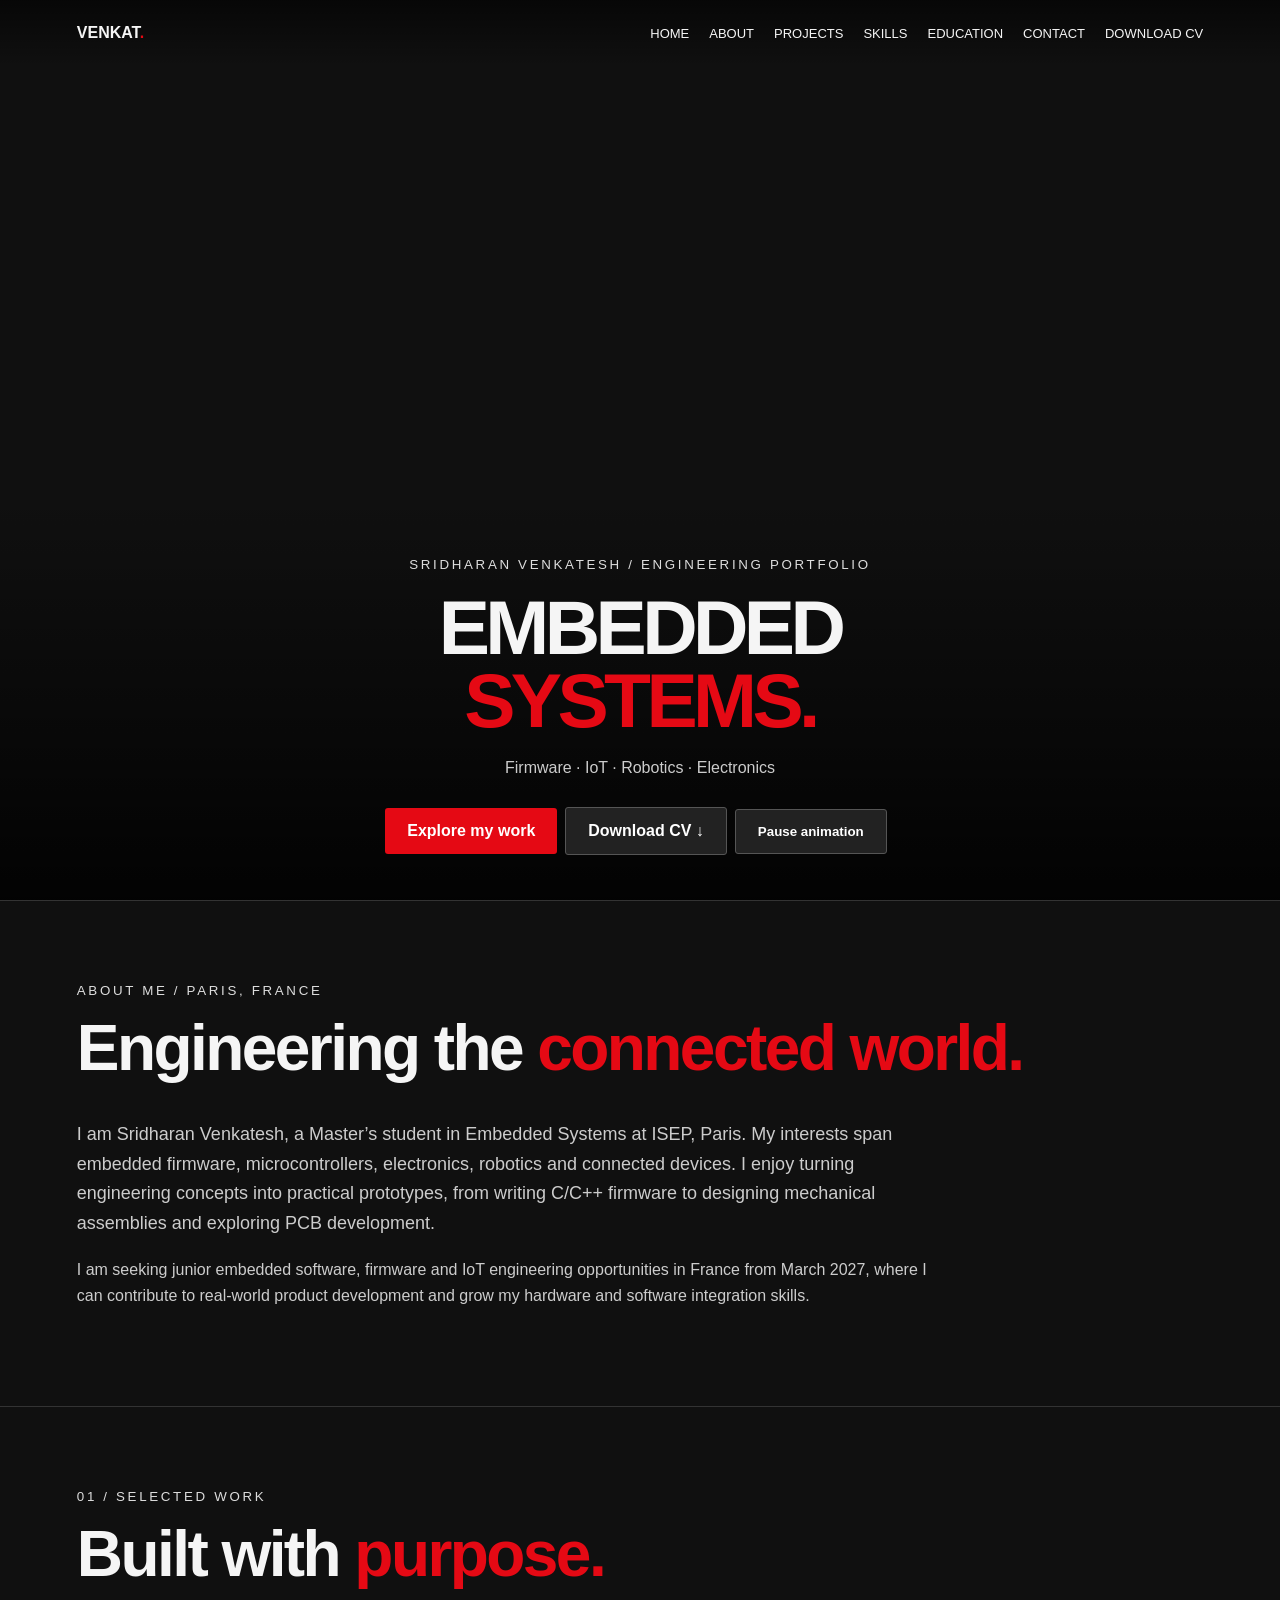
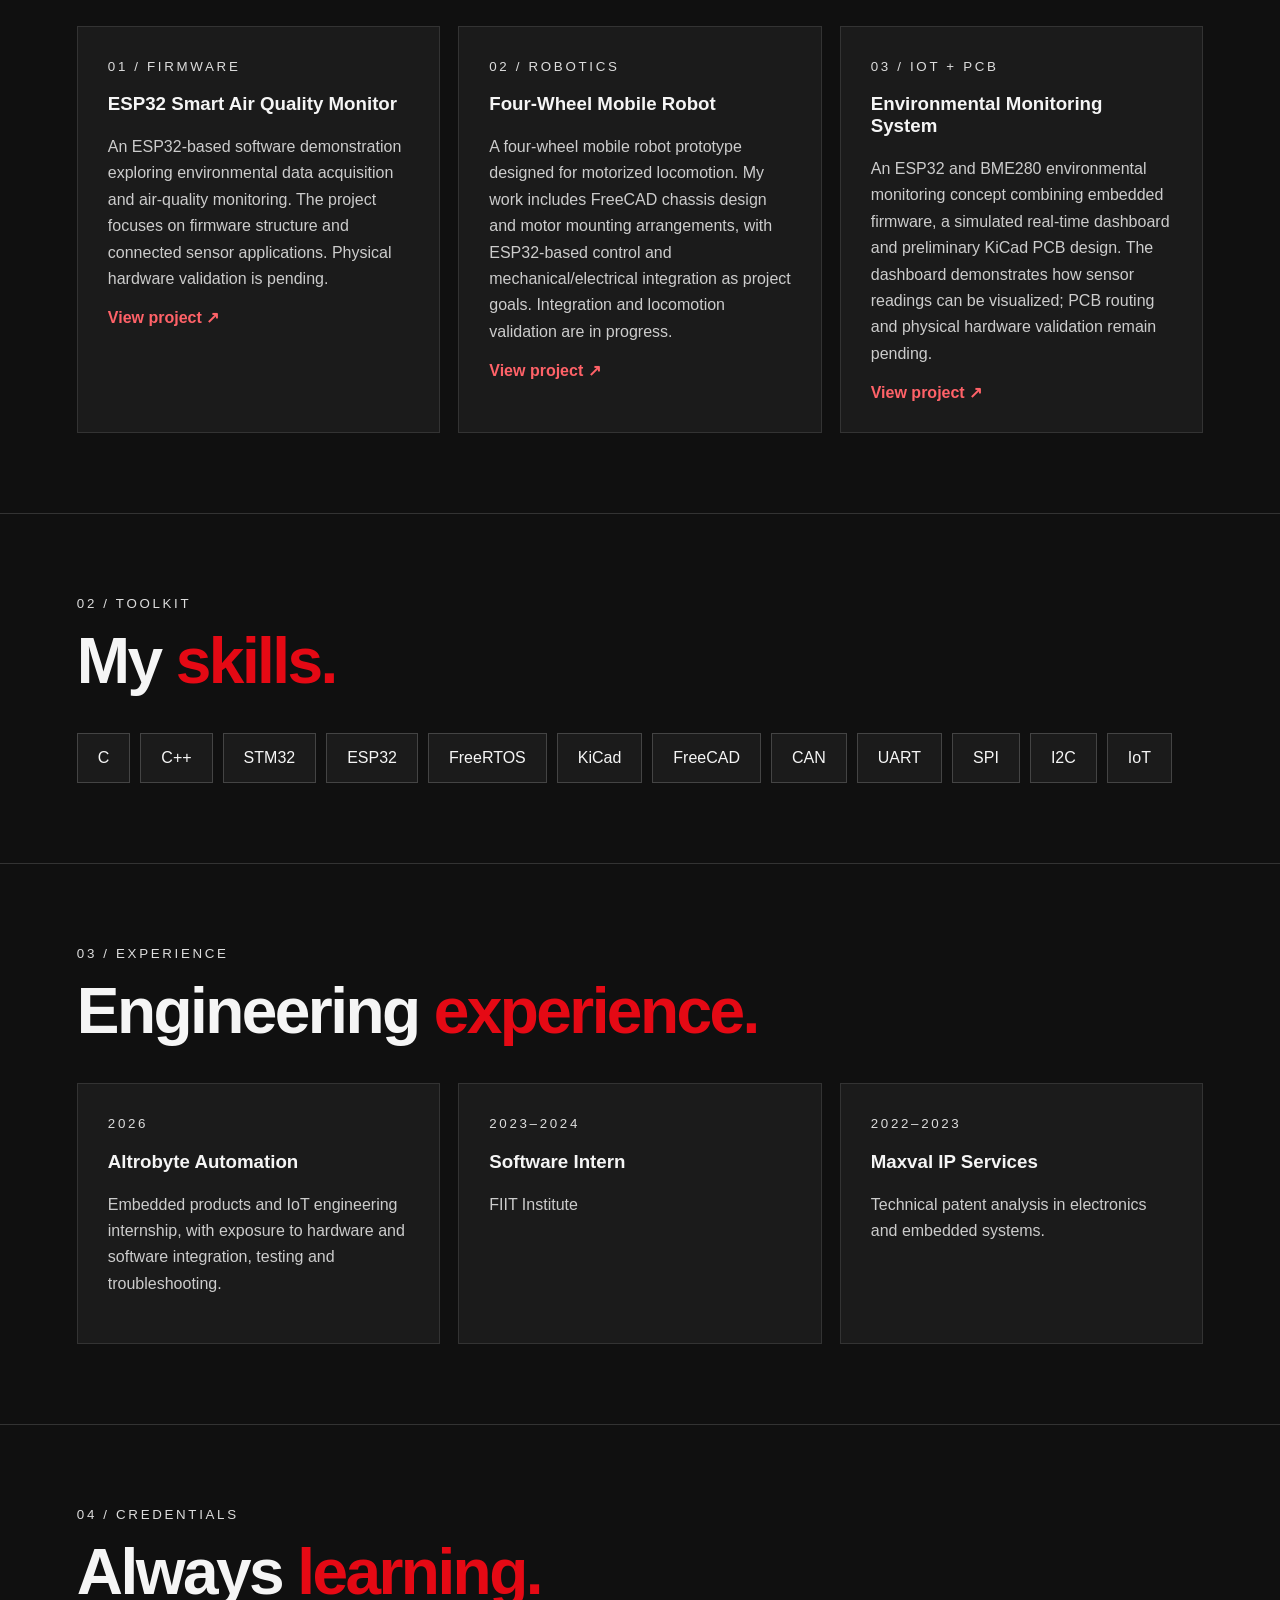
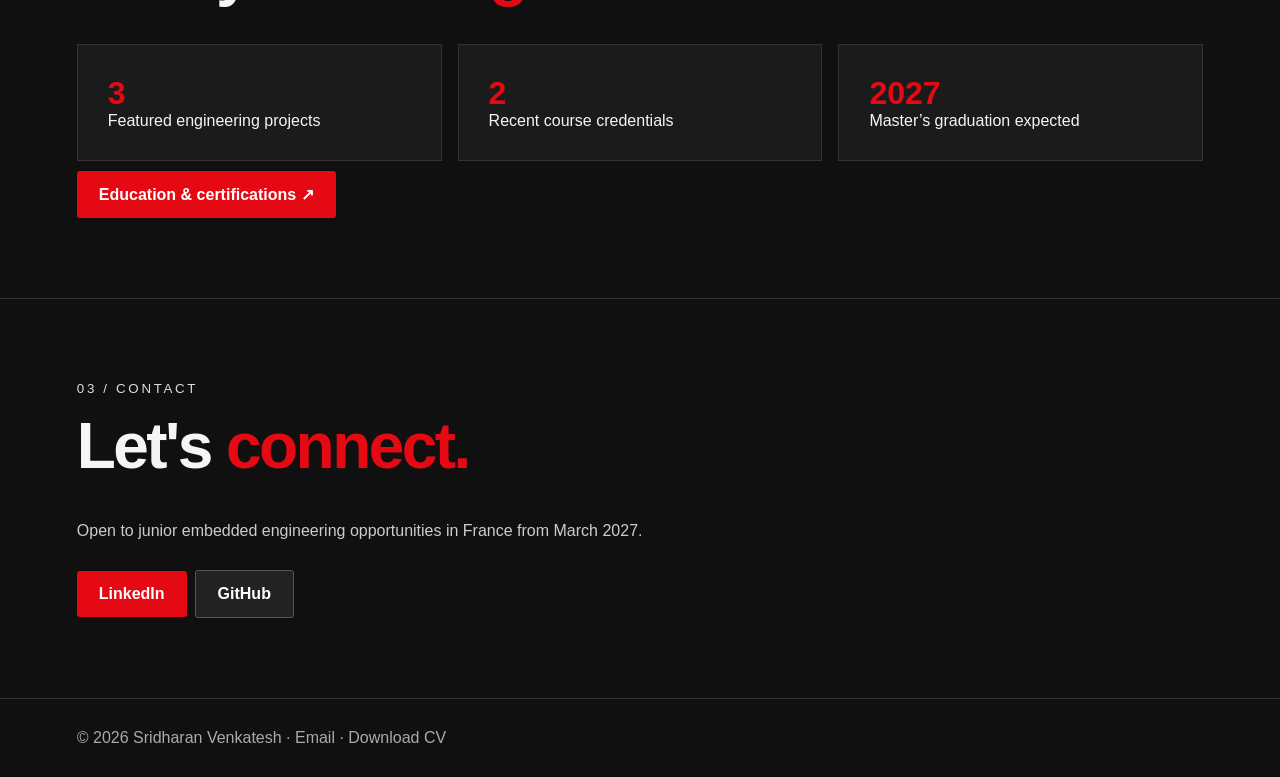
==== commit 03707018: "Correct FIIT internship title to Software Intern" ====
--- a/index.html
+++ b/index.html
@@ -1 +1 @@
-<!doctype html><html lang="en"><head><meta charset="utf-8"><meta name="viewport" content="width=device-width,initial-scale=1"><title>Venkat | Embedded Systems</title><style>*{box-sizing:border-box}html{scroll-behavior:smooth}body{margin:0;background:#101010;color:#f5f5f5;font-family:Arial,sans-serif}a{color:inherit;text-decoration:none}header{position:absolute;z-index:3;top:0;width:100%;display:flex;justify-content:space-between;align-items:center;padding:24px 6%;gap:15px}nav{display:flex;gap:20px;flex-wrap:wrap;font-size:13px}strong,em{color:#e50914;font-style:normal}.hero{min-height:100svh;position:relative;display:flex;align-items:end;padding:120px 6% 9vh;overflow:hidden;background:#171717}.hero video{position:absolute;inset:0;width:100%;height:100%;object-fit:contain;object-position:right center}.hero:after{content:'';position:absolute;inset:0;background:linear-gradient(90deg,#000b 0%,transparent 55%),linear-gradient(0deg,#101010,transparent 22%);pointer-events:none}.copy{position:relative;z-index:2;max-width:850px}h1{font-size:clamp(42px,8vw,110px);line-height:.95;letter-spacing:-.06em;margin:18px 0;text-transform:uppercase}small{letter-spacing:.2em;color:#ddd}p{line-height:1.65;color:#ccc}.btn{display:inline-block;padding:14px 22px;background:#e50914;color:white;border:0;border-radius:3px;font-weight:bold;cursor:pointer;margin:10px 8px 0 0}.secondary{background:#222;border:1px solid #555}section.content{padding:80px 6%;border-top:1px solid #333}h2{font-size:clamp(32px,5vw,64px);letter-spacing:-.04em;margin:12px 0 35px}.grid{display:grid;grid-template-columns:repeat(auto-fit,minmax(240px,1fr));gap:18px}article{background:#1b1b1b;border:1px solid #333;padding:30px;min-height:240px}article:hover{border-color:#e50914}article a{color:#ff6268;font-weight:bold}.skills{display:flex;flex-wrap:wrap;gap:10px}.skills span{border:1px solid #444;padding:15px 20px;background:#1b1b1b}.fade{animation:appear .6s ease}@keyframes appear{from{opacity:0;transform:translateY(14px)}to{opacity:1;transform:none}}@media(max-width:600px){header{padding:18px 5%}nav{gap:10px}.hero{padding:100px 5% 8vh}.hero video{object-position:center top;height:68%;object-fit:contain}.hero .copy{padding-top:45vh}section.content{padding:55px 5%}}@media(prefers-reduced-motion:reduce){html{scroll-behavior:auto}.fade{animation:none}}.hero{display:flex;flex-direction:column;align-items:center;justify-content:center;padding:110px 5% 55px;gap:25px;background:#101010}.hero video{position:relative;inset:auto;display:block;width:100%;max-width:1100px;height: min(65svh,650px);object-fit:contain;object-position:center;background:#101010}.hero:after{display:none}.hero .copy{padding:0;text-align:center;max-width:1100px}.hero h1{font-size:clamp(38px,6vw,86px)}.stats{display:grid;grid-template-columns:repeat(auto-fit,minmax(150px,1fr));gap:16px}.stats article{min-height:0}.stats b{display:block;font-size:32px;color:#e50914}.footer{padding:30px 6%;border-top:1px solid #333;color:#aaa}@media(max-width:600px){.hero{padding-top:125px}.hero video{height:auto;max-height:65svh}.hero .copy{padding:0}header{align-items:flex-start}nav{font-size:11px}}.hero{height:100svh;min-height:100svh;position:relative;display:flex;justify-content:flex-end;align-items:center;padding:100px 5% 5vh;overflow:hidden}.hero video{position:absolute;inset:0;width:100%;height:100%;max-width:none;max-height:none;object-fit:cover;object-position:center 40%}.hero:after{display:block;background:linear-gradient(0deg,rgba(0,0,0,.85),transparent 45%);z-index:1}.hero .copy{position:relative;z-index:2;padding:0;text-align:center}.hero h1{font-size:clamp(36px,6vw,80px)}header{background:linear-gradient(#0009,transparent)}@media(max-width:600px){.hero{padding:100px 5% 4vh}.hero video{height:100%;max-height:none;object-fit:cover;object-position:center}.hero .copy{padding:0}}</style></head><body><header><b>VENKAT<strong>.</strong></b><nav><a href="index.html">HOME</a><a href="about.html">ABOUT</a><a href="projects.html">PROJECTS</a><a href="skills.html">SKILLS</a><a href="education.html">EDUCATION</a><a href="contact.html">CONTACT</a><a href="INTERN_RESUME_ENG_Final.pdf" download>DOWNLOAD CV</a></nav></header><main><section class="hero"><video id="portrait" autoplay muted loop playsinline preload="auto" aria-label="Cinematic portrait"><source src="portrait_1080.mp4" type="video/mp4"></video><div class="copy"><small>SRIDHARAN VENKATESH / ENGINEERING PORTFOLIO</small><h1 id="headline">Embedded<br><em>Systems.</em></h1><p>Firmware · IoT · Robotics · Electronics</p><a class="btn" href="projects.html">Explore my work</a><a class="btn secondary" href="INTERN_RESUME_ENG_Final.pdf" download>Download CV ↓</a><button class="btn secondary" id="motion">Pause animation</button></div></section><section class="content" id="about"><small>ABOUT ME / PARIS, FRANCE</small><h2>Engineering the <em>connected world.</em></h2><p style="max-width:850px;font-size:18px">I am Sridharan Venkatesh, a Master’s student in Embedded Systems at ISEP, Paris. My interests span embedded firmware, microcontrollers, electronics, robotics and connected devices. I enjoy turning engineering concepts into practical prototypes, from writing C/C++ firmware to designing mechanical assemblies and exploring PCB development.</p><p style="max-width:850px">I am seeking junior embedded software, firmware and IoT engineering opportunities in France from March 2027, where I can contribute to real-world product development and grow my hardware and software integration skills.</p></section><section class="content" id="work"><small>01 / SELECTED WORK</small><h2>Built with <em>purpose.</em></h2><div class="grid"><article><small>01 / FIRMWARE</small><h3>ESP32 Smart Air Quality Monitor</h3><p>An ESP32-based software demonstration exploring environmental data acquisition and air-quality monitoring. The project focuses on firmware structure and connected sensor applications. Physical hardware validation is pending.</p><a href="https://github.com/svenkat07/esp32-smart-air-quality-monitor">View project ↗</a></article><article><small>02 / ROBOTICS</small><h3>Four-Wheel Mobile Robot</h3><p>A four-wheel mobile robot prototype designed for motorized locomotion. My work includes FreeCAD chassis design and motor mounting arrangements, with ESP32-based control and mechanical/electrical integration as project goals. Integration and locomotion validation are in progress.</p><a href="https://github.com/svenkat07/Four-wheel-mobile-robot">View project ↗</a></article><article><small>03 / IOT + PCB</small><h3>Environmental Monitoring System</h3><p>An ESP32 and BME280 environmental monitoring concept combining embedded firmware, a simulated real-time dashboard and preliminary KiCad PCB design. The dashboard demonstrates how sensor readings can be visualized; PCB routing and physical hardware validation remain pending.</p><a href="https://github.com/svenkat07/ESP32-Based-IoT-Environmental-Monitoring-System-with-Custom-PCB-and-Real-Time-Dashboard">View project ↗</a></article></div></section><section class="content" id="skills"><small>02 / TOOLKIT</small><h2>My <em>skills.</em></h2><div class="skills"><span>C</span><span>C++</span><span>STM32</span><span>ESP32</span><span>FreeRTOS</span><span>KiCad</span><span>FreeCAD</span><span>CAN</span><span>UART</span><span>SPI</span><span>I2C</span><span>IoT</span></div></section><section class="content"><small>03 / EXPERIENCE</small><h2>Engineering <em>experience.</em></h2><div class="grid"><article><small>2026</small><h3>Altrobyte Automation</h3><p>Embedded products and IoT engineering internship, with exposure to hardware and software integration, testing and troubleshooting.</p></article><article><small>2023–2024</small><h3>FIIT Institute</h3><p>Networking internship covering connectivity, protocol analysis and network troubleshooting.</p></article><article><small>2022–2023</small><h3>Maxval IP Services</h3><p>Technical patent analysis in electronics and embedded systems.</p></article></div></section><section class="content"><small>04 / CREDENTIALS</small><h2>Always <em>learning.</em></h2><div class="stats"><article><b>3</b>Featured engineering projects</article><article><b>2</b>Recent course credentials</article><article><b>2027</b>Master’s graduation expected</article></div><a class="btn" href="education.html">Education &amp; certifications ↗</a></section><section class="content" id="contact"><small>03 / CONTACT</small><h2>Let's <em>connect.</em></h2><p>Open to junior embedded engineering opportunities in France from March 2027.</p><a class="btn" href="https://www.linkedin.com/in/venkatesh-sridharan-5b08a9238/">LinkedIn</a><a class="btn secondary" href="https://github.com/svenkat07">GitHub</a></section></main><footer class="footer">© 2026 Sridharan Venkatesh · <a href="mailto:hsetaknev7@gmail.com">Email</a> · <a href="INTERN_RESUME_ENG_Final.pdf" download>Download CV</a></footer><script>const v=document.querySelector('video'),h=document.querySelector('#headline'),b=document.querySelector('#motion'),titles=['Embedded<br><em>Systems.</em>','Firmware<br><em>Engineer.</em>','IoT &amp;<br><em>Robotics.</em>'];let i=0,playing=!matchMedia('(prefers-reduced-motion: reduce)').matches;if(playing)v.play().catch(()=>{});else b.textContent='Play animation';setInterval(()=>{if(!playing)return;h.classList.remove('fade');void h.offsetWidth;h.innerHTML=titles[++i%titles.length];h.classList.add('fade')},3500);b.onclick=()=>{playing=!playing;if(playing)v.play().catch(()=>{});else v.pause();b.textContent=playing?'Pause animation':'Play animation'};</script></body></html>+<!doctype html><html lang="en"><head><meta charset="utf-8"><meta name="viewport" content="width=device-width,initial-scale=1"><title>Venkat | Embedded Systems</title><style>*{box-sizing:border-box}html{scroll-behavior:smooth}body{margin:0;background:#101010;color:#f5f5f5;font-family:Arial,sans-serif}a{color:inherit;text-decoration:none}header{position:absolute;z-index:3;top:0;width:100%;display:flex;justify-content:space-between;align-items:center;padding:24px 6%;gap:15px}nav{display:flex;gap:20px;flex-wrap:wrap;font-size:13px}strong,em{color:#e50914;font-style:normal}.hero{min-height:100svh;position:relative;display:flex;align-items:end;padding:120px 6% 9vh;overflow:hidden;background:#171717}.hero video{position:absolute;inset:0;width:100%;height:100%;object-fit:contain;object-position:right center}.hero:after{content:'';position:absolute;inset:0;background:linear-gradient(90deg,#000b 0%,transparent 55%),linear-gradient(0deg,#101010,transparent 22%);pointer-events:none}.copy{position:relative;z-index:2;max-width:850px}h1{font-size:clamp(42px,8vw,110px);line-height:.95;letter-spacing:-.06em;margin:18px 0;text-transform:uppercase}small{letter-spacing:.2em;color:#ddd}p{line-height:1.65;color:#ccc}.btn{display:inline-block;padding:14px 22px;background:#e50914;color:white;border:0;border-radius:3px;font-weight:bold;cursor:pointer;margin:10px 8px 0 0}.secondary{background:#222;border:1px solid #555}section.content{padding:80px 6%;border-top:1px solid #333}h2{font-size:clamp(32px,5vw,64px);letter-spacing:-.04em;margin:12px 0 35px}.grid{display:grid;grid-template-columns:repeat(auto-fit,minmax(240px,1fr));gap:18px}article{background:#1b1b1b;border:1px solid #333;padding:30px;min-height:240px}article:hover{border-color:#e50914}article a{color:#ff6268;font-weight:bold}.skills{display:flex;flex-wrap:wrap;gap:10px}.skills span{border:1px solid #444;padding:15px 20px;background:#1b1b1b}.fade{animation:appear .6s ease}@keyframes appear{from{opacity:0;transform:translateY(14px)}to{opacity:1;transform:none}}@media(max-width:600px){header{padding:18px 5%}nav{gap:10px}.hero{padding:100px 5% 8vh}.hero video{object-position:center top;height:68%;object-fit:contain}.hero .copy{padding-top:45vh}section.content{padding:55px 5%}}@media(prefers-reduced-motion:reduce){html{scroll-behavior:auto}.fade{animation:none}}.hero{display:flex;flex-direction:column;align-items:center;justify-content:center;padding:110px 5% 55px;gap:25px;background:#101010}.hero video{position:relative;inset:auto;display:block;width:100%;max-width:1100px;height: min(65svh,650px);object-fit:contain;object-position:center;background:#101010}.hero:after{display:none}.hero .copy{padding:0;text-align:center;max-width:1100px}.hero h1{font-size:clamp(38px,6vw,86px)}.stats{display:grid;grid-template-columns:repeat(auto-fit,minmax(150px,1fr));gap:16px}.stats article{min-height:0}.stats b{display:block;font-size:32px;color:#e50914}.footer{padding:30px 6%;border-top:1px solid #333;color:#aaa}@media(max-width:600px){.hero{padding-top:125px}.hero video{height:auto;max-height:65svh}.hero .copy{padding:0}header{align-items:flex-start}nav{font-size:11px}}.hero{height:100svh;min-height:100svh;position:relative;display:flex;justify-content:flex-end;align-items:center;padding:100px 5% 5vh;overflow:hidden}.hero video{position:absolute;inset:0;width:100%;height:100%;max-width:none;max-height:none;object-fit:cover;object-position:center 40%}.hero:after{display:block;background:linear-gradient(0deg,rgba(0,0,0,.85),transparent 45%);z-index:1}.hero .copy{position:relative;z-index:2;padding:0;text-align:center}.hero h1{font-size:clamp(36px,6vw,80px)}header{background:linear-gradient(#0009,transparent)}@media(max-width:600px){.hero{padding:100px 5% 4vh}.hero video{height:100%;max-height:none;object-fit:cover;object-position:center}.hero .copy{padding:0}}</style></head><body><header><b>VENKAT<strong>.</strong></b><nav><a href="index.html">HOME</a><a href="about.html">ABOUT</a><a href="projects.html">PROJECTS</a><a href="skills.html">SKILLS</a><a href="education.html">EDUCATION</a><a href="contact.html">CONTACT</a><a href="INTERN_RESUME_ENG_Final.pdf" download>DOWNLOAD CV</a></nav></header><main><section class="hero" style="position:relative!important;height:100svh!important;min-height:100svh!important;overflow:hidden!important;justify-content:flex-end!important"><video style="position:absolute!important;inset:0!important;width:100vw!important;height:100svh!important;max-width:none!important;max-height:none!important;object-fit:cover!important;object-position:center 38%!important;margin:0!important" id="portrait" autoplay muted loop playsinline preload="auto" aria-label="Cinematic portrait"><source src="portrait_ultra_hd.mp4" type="video/mp4"></video><div class="copy"><small>SRIDHARAN VENKATESH / ENGINEERING PORTFOLIO</small><h1 id="headline">Embedded<br><em>Systems.</em></h1><p>Firmware · IoT · Robotics · Electronics</p><a class="btn" href="projects.html">Explore my work</a><a class="btn secondary" href="INTERN_RESUME_ENG_Final.pdf" download>Download CV ↓</a><button class="btn secondary" id="motion">Pause animation</button></div></section><section class="content" id="about"><small>ABOUT ME / PARIS, FRANCE</small><h2>Engineering the <em>connected world.</em></h2><p style="max-width:850px;font-size:18px">I am Sridharan Venkatesh, a Master’s student in Embedded Systems at ISEP, Paris. My interests span embedded firmware, microcontrollers, electronics, robotics and connected devices. I enjoy turning engineering concepts into practical prototypes, from writing C/C++ firmware to designing mechanical assemblies and exploring PCB development.</p><p style="max-width:850px">I am seeking junior embedded software, firmware and IoT engineering opportunities in France from March 2027, where I can contribute to real-world product development and grow my hardware and software integration skills.</p></section><section class="content" id="work"><small>01 / SELECTED WORK</small><h2>Built with <em>purpose.</em></h2><div class="grid"><article><small>01 / FIRMWARE</small><h3>ESP32 Smart Air Quality Monitor</h3><p>An ESP32-based software demonstration exploring environmental data acquisition and air-quality monitoring. The project focuses on firmware structure and connected sensor applications. Physical hardware validation is pending.</p><a href="https://github.com/svenkat07/esp32-smart-air-quality-monitor">View project ↗</a></article><article><small>02 / ROBOTICS</small><h3>Four-Wheel Mobile Robot</h3><p>A four-wheel mobile robot prototype designed for motorized locomotion. My work includes FreeCAD chassis design and motor mounting arrangements, with ESP32-based control and mechanical/electrical integration as project goals. Integration and locomotion validation are in progress.</p><a href="https://github.com/svenkat07/Four-wheel-mobile-robot">View project ↗</a></article><article><small>03 / IOT + PCB</small><h3>Environmental Monitoring System</h3><p>An ESP32 and BME280 environmental monitoring concept combining embedded firmware, a simulated real-time dashboard and preliminary KiCad PCB design. The dashboard demonstrates how sensor readings can be visualized; PCB routing and physical hardware validation remain pending.</p><a href="https://github.com/svenkat07/ESP32-Based-IoT-Environmental-Monitoring-System-with-Custom-PCB-and-Real-Time-Dashboard">View project ↗</a></article></div></section><section class="content" id="skills"><small>02 / TOOLKIT</small><h2>My <em>skills.</em></h2><div class="skills"><span>C</span><span>C++</span><span>STM32</span><span>ESP32</span><span>FreeRTOS</span><span>KiCad</span><span>FreeCAD</span><span>CAN</span><span>UART</span><span>SPI</span><span>I2C</span><span>IoT</span></div></section><section class="content"><small>03 / EXPERIENCE</small><h2>Engineering <em>experience.</em></h2><div class="grid"><article><small>2026</small><h3>Altrobyte Automation</h3><p>Embedded products and IoT engineering internship, with exposure to hardware and software integration, testing and troubleshooting.</p></article><article><small>2023–2024</small><h3>Software Intern</h3><p>FIIT Institute</p></article><article><small>2022–2023</small><h3>Maxval IP Services</h3><p>Technical patent analysis in electronics and embedded systems.</p></article></div></section><section class="content"><small>04 / CREDENTIALS</small><h2>Always <em>learning.</em></h2><div class="stats"><article><b>3</b>Featured engineering projects</article><article><b>2</b>Recent course credentials</article><article><b>2027</b>Master’s graduation expected</article></div><a class="btn" href="education.html">Education &amp; certifications ↗</a></section><section class="content" id="contact"><small>03 / CONTACT</small><h2>Let's <em>connect.</em></h2><p>Open to junior embedded engineering opportunities in France from March 2027.</p><a class="btn" href="https://www.linkedin.com/in/venkatesh-sridharan-5b08a9238/">LinkedIn</a><a class="btn secondary" href="https://github.com/svenkat07">GitHub</a></section></main><footer class="footer">© 2026 Sridharan Venkatesh · <a href="mailto:hsetaknev7@gmail.com">Email</a> · <a href="INTERN_RESUME_ENG_Final.pdf" download>Download CV</a></footer><script>const v=document.querySelector('video'),h=document.querySelector('#headline'),b=document.querySelector('#motion'),titles=['Embedded<br><em>Systems.</em>','Firmware<br><em>Engineer.</em>','IoT &amp;<br><em>Robotics.</em>'];let i=0,playing=!matchMedia('(prefers-reduced-motion: reduce)').matches;if(playing)v.play().catch(()=>{});else b.textContent='Play animation';setInterval(()=>{if(!playing)return;h.classList.remove('fade');void h.offsetWidth;h.innerHTML=titles[++i%titles.length];h.classList.add('fade')},3500);b.onclick=()=>{playing=!playing;if(playing)v.play().catch(()=>{});else v.pause();b.textContent=playing?'Pause animation':'Play animation'};</script></body></html>
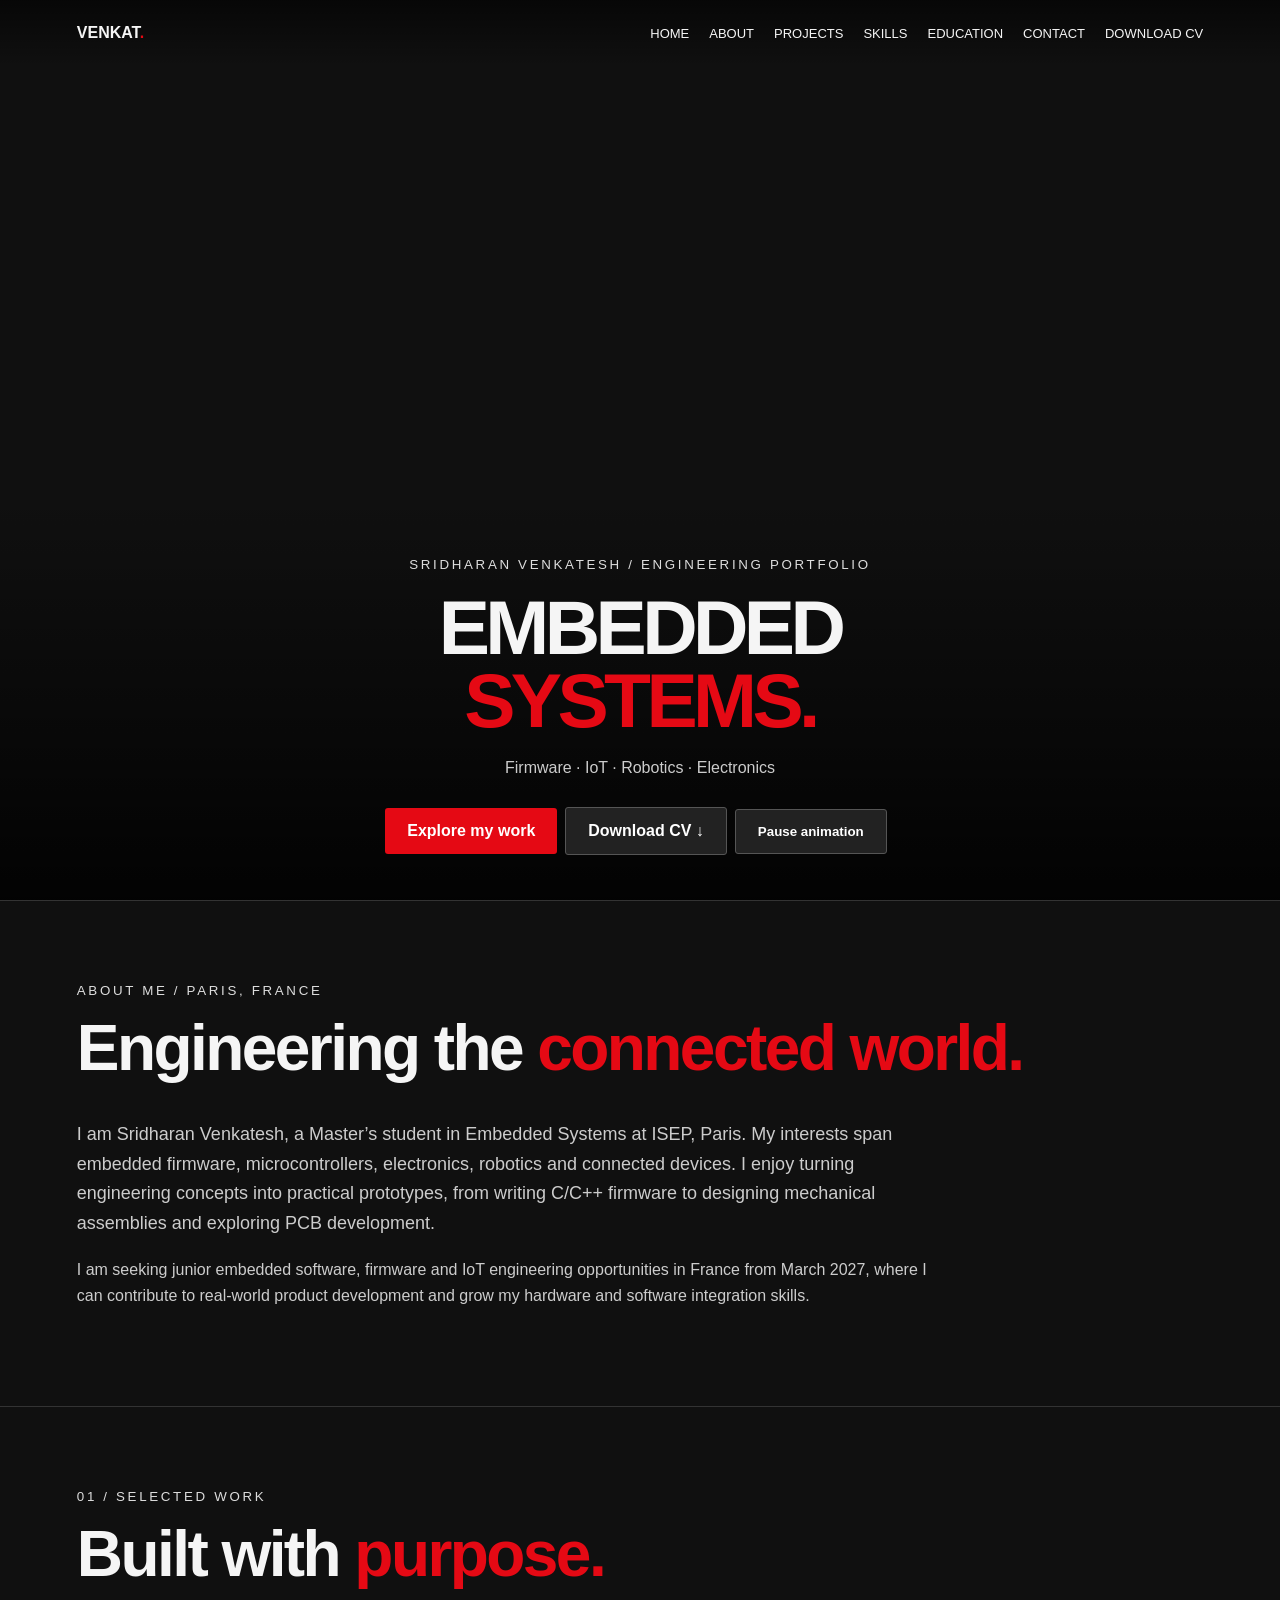
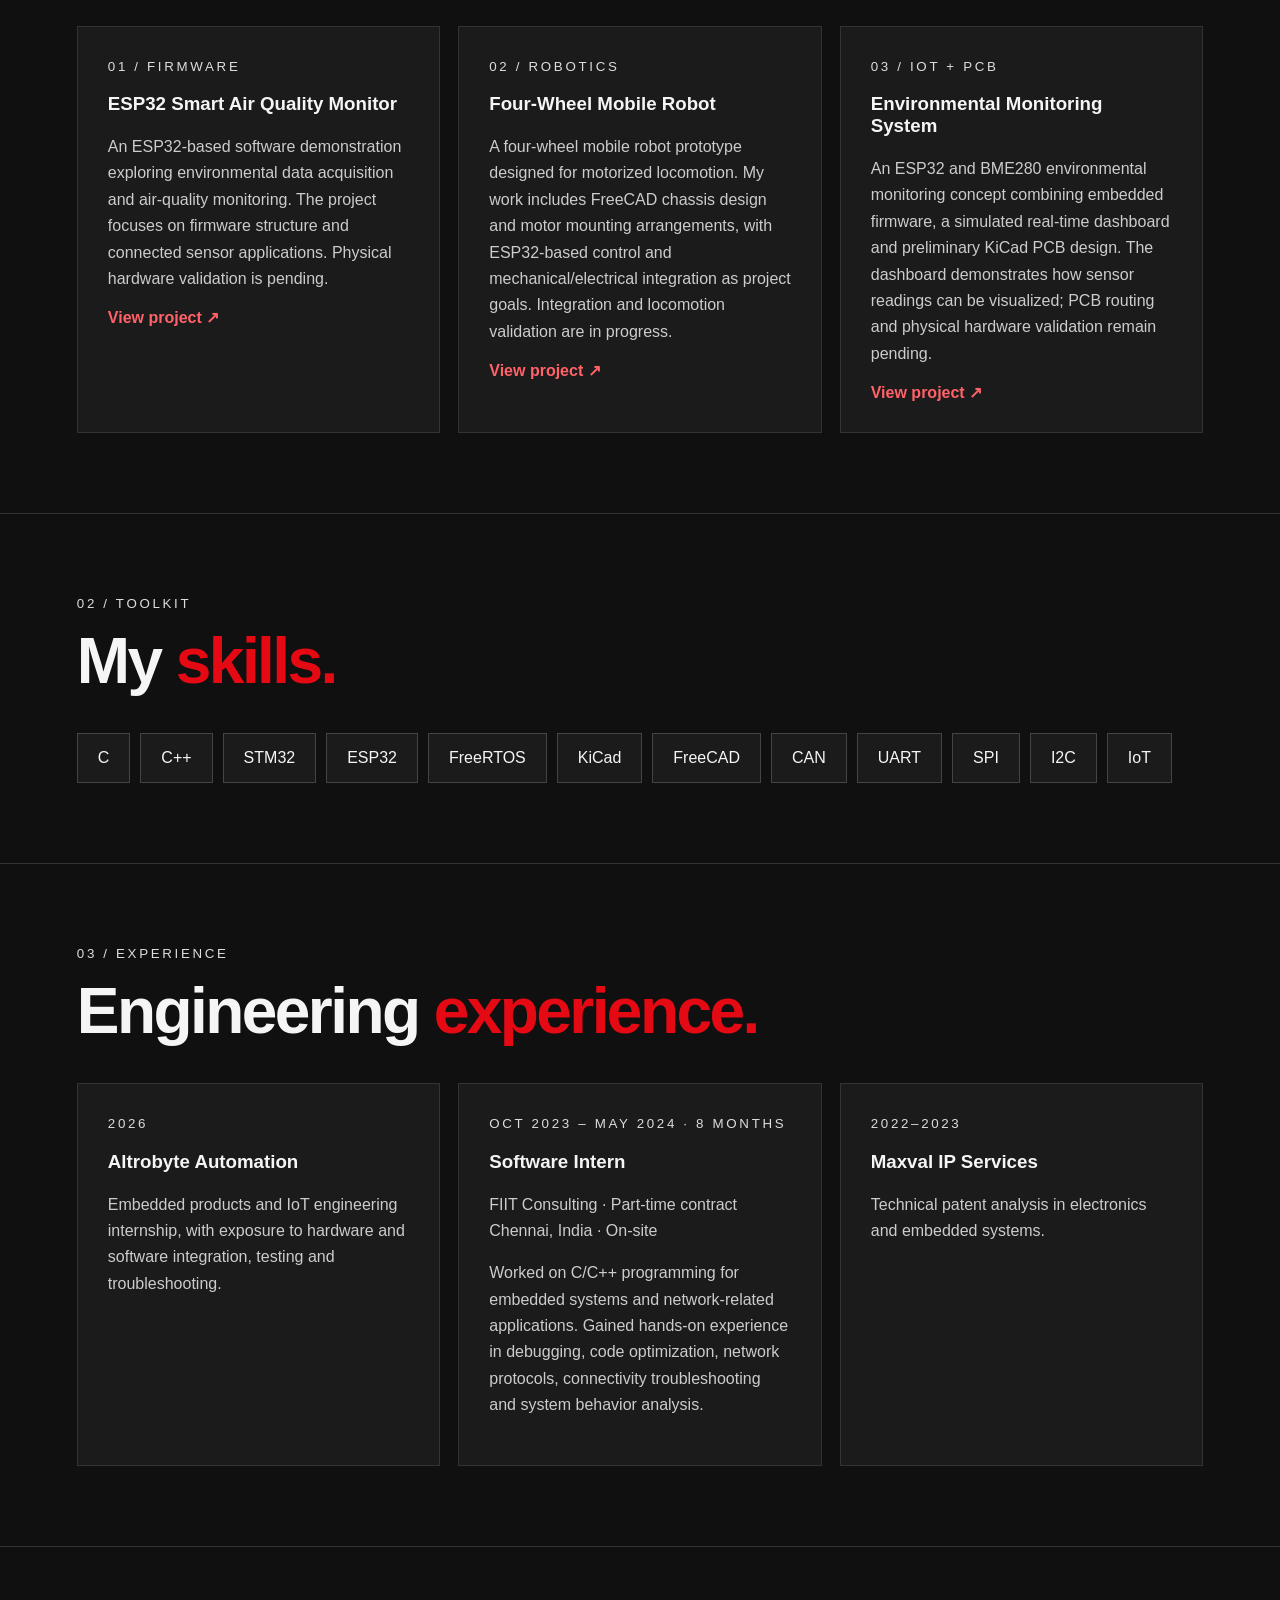
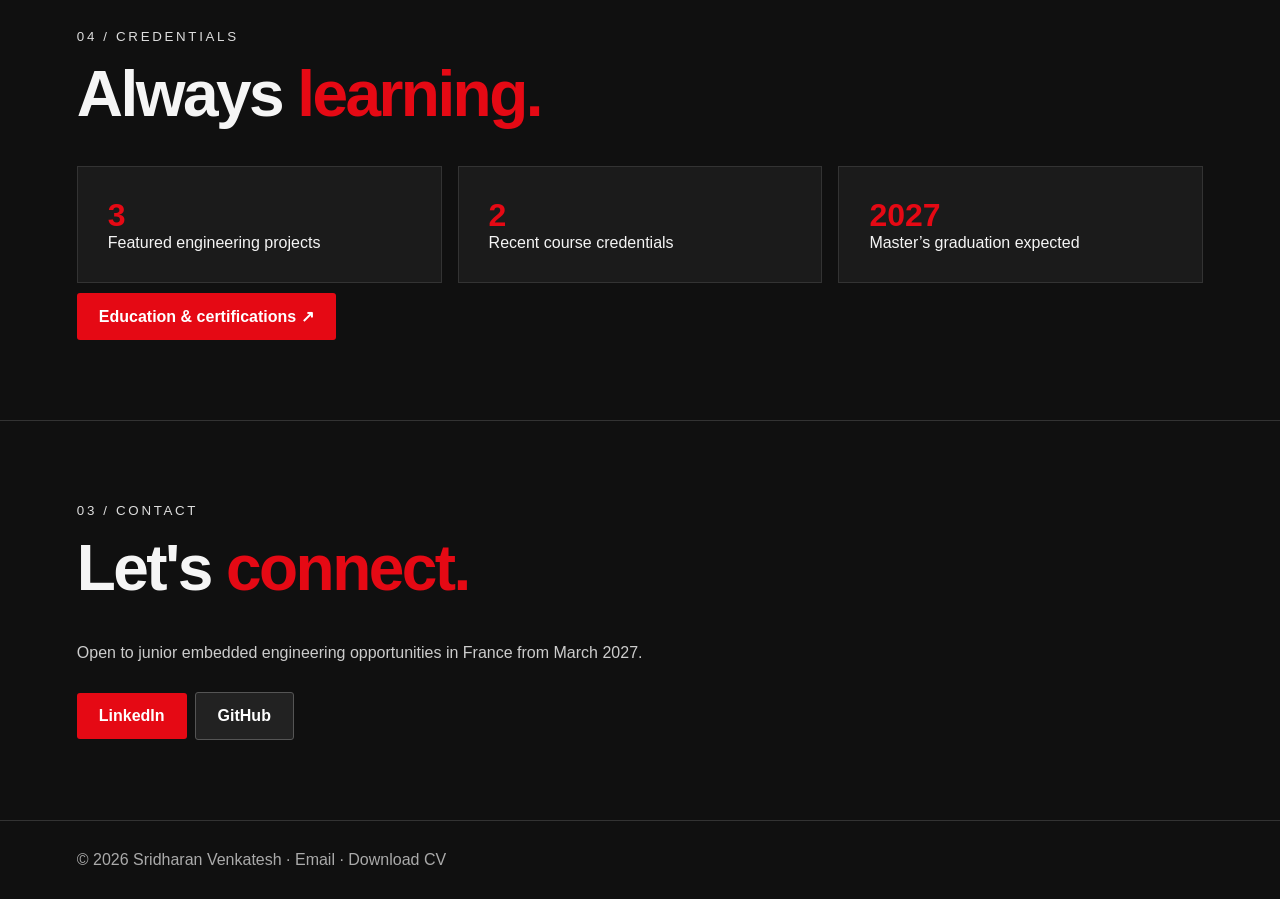
==== commit 254fd403: "Align FIIT Consulting software internship with LinkedIn profile" ====
--- a/index.html
+++ b/index.html
@@ -1 +1 @@
-<!doctype html><html lang="en"><head><meta charset="utf-8"><meta name="viewport" content="width=device-width,initial-scale=1"><title>Venkat | Embedded Systems</title><style>*{box-sizing:border-box}html{scroll-behavior:smooth}body{margin:0;background:#101010;color:#f5f5f5;font-family:Arial,sans-serif}a{color:inherit;text-decoration:none}header{position:absolute;z-index:3;top:0;width:100%;display:flex;justify-content:space-between;align-items:center;padding:24px 6%;gap:15px}nav{display:flex;gap:20px;flex-wrap:wrap;font-size:13px}strong,em{color:#e50914;font-style:normal}.hero{min-height:100svh;position:relative;display:flex;align-items:end;padding:120px 6% 9vh;overflow:hidden;background:#171717}.hero video{position:absolute;inset:0;width:100%;height:100%;object-fit:contain;object-position:right center}.hero:after{content:'';position:absolute;inset:0;background:linear-gradient(90deg,#000b 0%,transparent 55%),linear-gradient(0deg,#101010,transparent 22%);pointer-events:none}.copy{position:relative;z-index:2;max-width:850px}h1{font-size:clamp(42px,8vw,110px);line-height:.95;letter-spacing:-.06em;margin:18px 0;text-transform:uppercase}small{letter-spacing:.2em;color:#ddd}p{line-height:1.65;color:#ccc}.btn{display:inline-block;padding:14px 22px;background:#e50914;color:white;border:0;border-radius:3px;font-weight:bold;cursor:pointer;margin:10px 8px 0 0}.secondary{background:#222;border:1px solid #555}section.content{padding:80px 6%;border-top:1px solid #333}h2{font-size:clamp(32px,5vw,64px);letter-spacing:-.04em;margin:12px 0 35px}.grid{display:grid;grid-template-columns:repeat(auto-fit,minmax(240px,1fr));gap:18px}article{background:#1b1b1b;border:1px solid #333;padding:30px;min-height:240px}article:hover{border-color:#e50914}article a{color:#ff6268;font-weight:bold}.skills{display:flex;flex-wrap:wrap;gap:10px}.skills span{border:1px solid #444;padding:15px 20px;background:#1b1b1b}.fade{animation:appear .6s ease}@keyframes appear{from{opacity:0;transform:translateY(14px)}to{opacity:1;transform:none}}@media(max-width:600px){header{padding:18px 5%}nav{gap:10px}.hero{padding:100px 5% 8vh}.hero video{object-position:center top;height:68%;object-fit:contain}.hero .copy{padding-top:45vh}section.content{padding:55px 5%}}@media(prefers-reduced-motion:reduce){html{scroll-behavior:auto}.fade{animation:none}}.hero{display:flex;flex-direction:column;align-items:center;justify-content:center;padding:110px 5% 55px;gap:25px;background:#101010}.hero video{position:relative;inset:auto;display:block;width:100%;max-width:1100px;height: min(65svh,650px);object-fit:contain;object-position:center;background:#101010}.hero:after{display:none}.hero .copy{padding:0;text-align:center;max-width:1100px}.hero h1{font-size:clamp(38px,6vw,86px)}.stats{display:grid;grid-template-columns:repeat(auto-fit,minmax(150px,1fr));gap:16px}.stats article{min-height:0}.stats b{display:block;font-size:32px;color:#e50914}.footer{padding:30px 6%;border-top:1px solid #333;color:#aaa}@media(max-width:600px){.hero{padding-top:125px}.hero video{height:auto;max-height:65svh}.hero .copy{padding:0}header{align-items:flex-start}nav{font-size:11px}}.hero{height:100svh;min-height:100svh;position:relative;display:flex;justify-content:flex-end;align-items:center;padding:100px 5% 5vh;overflow:hidden}.hero video{position:absolute;inset:0;width:100%;height:100%;max-width:none;max-height:none;object-fit:cover;object-position:center 40%}.hero:after{display:block;background:linear-gradient(0deg,rgba(0,0,0,.85),transparent 45%);z-index:1}.hero .copy{position:relative;z-index:2;padding:0;text-align:center}.hero h1{font-size:clamp(36px,6vw,80px)}header{background:linear-gradient(#0009,transparent)}@media(max-width:600px){.hero{padding:100px 5% 4vh}.hero video{height:100%;max-height:none;object-fit:cover;object-position:center}.hero .copy{padding:0}}</style></head><body><header><b>VENKAT<strong>.</strong></b><nav><a href="index.html">HOME</a><a href="about.html">ABOUT</a><a href="projects.html">PROJECTS</a><a href="skills.html">SKILLS</a><a href="education.html">EDUCATION</a><a href="contact.html">CONTACT</a><a href="INTERN_RESUME_ENG_Final.pdf" download>DOWNLOAD CV</a></nav></header><main><section class="hero" style="position:relative!important;height:100svh!important;min-height:100svh!important;overflow:hidden!important;justify-content:flex-end!important"><video style="position:absolute!important;inset:0!important;width:100vw!important;height:100svh!important;max-width:none!important;max-height:none!important;object-fit:cover!important;object-position:center 38%!important;margin:0!important" id="portrait" autoplay muted loop playsinline preload="auto" aria-label="Cinematic portrait"><source src="portrait_ultra_hd.mp4" type="video/mp4"></video><div class="copy"><small>SRIDHARAN VENKATESH / ENGINEERING PORTFOLIO</small><h1 id="headline">Embedded<br><em>Systems.</em></h1><p>Firmware · IoT · Robotics · Electronics</p><a class="btn" href="projects.html">Explore my work</a><a class="btn secondary" href="INTERN_RESUME_ENG_Final.pdf" download>Download CV ↓</a><button class="btn secondary" id="motion">Pause animation</button></div></section><section class="content" id="about"><small>ABOUT ME / PARIS, FRANCE</small><h2>Engineering the <em>connected world.</em></h2><p style="max-width:850px;font-size:18px">I am Sridharan Venkatesh, a Master’s student in Embedded Systems at ISEP, Paris. My interests span embedded firmware, microcontrollers, electronics, robotics and connected devices. I enjoy turning engineering concepts into practical prototypes, from writing C/C++ firmware to designing mechanical assemblies and exploring PCB development.</p><p style="max-width:850px">I am seeking junior embedded software, firmware and IoT engineering opportunities in France from March 2027, where I can contribute to real-world product development and grow my hardware and software integration skills.</p></section><section class="content" id="work"><small>01 / SELECTED WORK</small><h2>Built with <em>purpose.</em></h2><div class="grid"><article><small>01 / FIRMWARE</small><h3>ESP32 Smart Air Quality Monitor</h3><p>An ESP32-based software demonstration exploring environmental data acquisition and air-quality monitoring. The project focuses on firmware structure and connected sensor applications. Physical hardware validation is pending.</p><a href="https://github.com/svenkat07/esp32-smart-air-quality-monitor">View project ↗</a></article><article><small>02 / ROBOTICS</small><h3>Four-Wheel Mobile Robot</h3><p>A four-wheel mobile robot prototype designed for motorized locomotion. My work includes FreeCAD chassis design and motor mounting arrangements, with ESP32-based control and mechanical/electrical integration as project goals. Integration and locomotion validation are in progress.</p><a href="https://github.com/svenkat07/Four-wheel-mobile-robot">View project ↗</a></article><article><small>03 / IOT + PCB</small><h3>Environmental Monitoring System</h3><p>An ESP32 and BME280 environmental monitoring concept combining embedded firmware, a simulated real-time dashboard and preliminary KiCad PCB design. The dashboard demonstrates how sensor readings can be visualized; PCB routing and physical hardware validation remain pending.</p><a href="https://github.com/svenkat07/ESP32-Based-IoT-Environmental-Monitoring-System-with-Custom-PCB-and-Real-Time-Dashboard">View project ↗</a></article></div></section><section class="content" id="skills"><small>02 / TOOLKIT</small><h2>My <em>skills.</em></h2><div class="skills"><span>C</span><span>C++</span><span>STM32</span><span>ESP32</span><span>FreeRTOS</span><span>KiCad</span><span>FreeCAD</span><span>CAN</span><span>UART</span><span>SPI</span><span>I2C</span><span>IoT</span></div></section><section class="content"><small>03 / EXPERIENCE</small><h2>Engineering <em>experience.</em></h2><div class="grid"><article><small>2026</small><h3>Altrobyte Automation</h3><p>Embedded products and IoT engineering internship, with exposure to hardware and software integration, testing and troubleshooting.</p></article><article><small>2023–2024</small><h3>Software Intern</h3><p>FIIT Institute</p></article><article><small>2022–2023</small><h3>Maxval IP Services</h3><p>Technical patent analysis in electronics and embedded systems.</p></article></div></section><section class="content"><small>04 / CREDENTIALS</small><h2>Always <em>learning.</em></h2><div class="stats"><article><b>3</b>Featured engineering projects</article><article><b>2</b>Recent course credentials</article><article><b>2027</b>Master’s graduation expected</article></div><a class="btn" href="education.html">Education &amp; certifications ↗</a></section><section class="content" id="contact"><small>03 / CONTACT</small><h2>Let's <em>connect.</em></h2><p>Open to junior embedded engineering opportunities in France from March 2027.</p><a class="btn" href="https://www.linkedin.com/in/venkatesh-sridharan-5b08a9238/">LinkedIn</a><a class="btn secondary" href="https://github.com/svenkat07">GitHub</a></section></main><footer class="footer">© 2026 Sridharan Venkatesh · <a href="mailto:hsetaknev7@gmail.com">Email</a> · <a href="INTERN_RESUME_ENG_Final.pdf" download>Download CV</a></footer><script>const v=document.querySelector('video'),h=document.querySelector('#headline'),b=document.querySelector('#motion'),titles=['Embedded<br><em>Systems.</em>','Firmware<br><em>Engineer.</em>','IoT &amp;<br><em>Robotics.</em>'];let i=0,playing=!matchMedia('(prefers-reduced-motion: reduce)').matches;if(playing)v.play().catch(()=>{});else b.textContent='Play animation';setInterval(()=>{if(!playing)return;h.classList.remove('fade');void h.offsetWidth;h.innerHTML=titles[++i%titles.length];h.classList.add('fade')},3500);b.onclick=()=>{playing=!playing;if(playing)v.play().catch(()=>{});else v.pause();b.textContent=playing?'Pause animation':'Play animation'};</script></body></html>+<!doctype html><html lang="en"><head><meta charset="utf-8"><meta name="viewport" content="width=device-width,initial-scale=1"><title>Venkat | Embedded Systems</title><style>*{box-sizing:border-box}html{scroll-behavior:smooth}body{margin:0;background:#101010;color:#f5f5f5;font-family:Arial,sans-serif}a{color:inherit;text-decoration:none}header{position:absolute;z-index:3;top:0;width:100%;display:flex;justify-content:space-between;align-items:center;padding:24px 6%;gap:15px}nav{display:flex;gap:20px;flex-wrap:wrap;font-size:13px}strong,em{color:#e50914;font-style:normal}.hero{min-height:100svh;position:relative;display:flex;align-items:end;padding:120px 6% 9vh;overflow:hidden;background:#171717}.hero video{position:absolute;inset:0;width:100%;height:100%;object-fit:contain;object-position:right center}.hero:after{content:'';position:absolute;inset:0;background:linear-gradient(90deg,#000b 0%,transparent 55%),linear-gradient(0deg,#101010,transparent 22%);pointer-events:none}.copy{position:relative;z-index:2;max-width:850px}h1{font-size:clamp(42px,8vw,110px);line-height:.95;letter-spacing:-.06em;margin:18px 0;text-transform:uppercase}small{letter-spacing:.2em;color:#ddd}p{line-height:1.65;color:#ccc}.btn{display:inline-block;padding:14px 22px;background:#e50914;color:white;border:0;border-radius:3px;font-weight:bold;cursor:pointer;margin:10px 8px 0 0}.secondary{background:#222;border:1px solid #555}section.content{padding:80px 6%;border-top:1px solid #333}h2{font-size:clamp(32px,5vw,64px);letter-spacing:-.04em;margin:12px 0 35px}.grid{display:grid;grid-template-columns:repeat(auto-fit,minmax(240px,1fr));gap:18px}article{background:#1b1b1b;border:1px solid #333;padding:30px;min-height:240px}article:hover{border-color:#e50914}article a{color:#ff6268;font-weight:bold}.skills{display:flex;flex-wrap:wrap;gap:10px}.skills span{border:1px solid #444;padding:15px 20px;background:#1b1b1b}.fade{animation:appear .6s ease}@keyframes appear{from{opacity:0;transform:translateY(14px)}to{opacity:1;transform:none}}@media(max-width:600px){header{padding:18px 5%}nav{gap:10px}.hero{padding:100px 5% 8vh}.hero video{object-position:center top;height:68%;object-fit:contain}.hero .copy{padding-top:45vh}section.content{padding:55px 5%}}@media(prefers-reduced-motion:reduce){html{scroll-behavior:auto}.fade{animation:none}}.hero{display:flex;flex-direction:column;align-items:center;justify-content:center;padding:110px 5% 55px;gap:25px;background:#101010}.hero video{position:relative;inset:auto;display:block;width:100%;max-width:1100px;height: min(65svh,650px);object-fit:contain;object-position:center;background:#101010}.hero:after{display:none}.hero .copy{padding:0;text-align:center;max-width:1100px}.hero h1{font-size:clamp(38px,6vw,86px)}.stats{display:grid;grid-template-columns:repeat(auto-fit,minmax(150px,1fr));gap:16px}.stats article{min-height:0}.stats b{display:block;font-size:32px;color:#e50914}.footer{padding:30px 6%;border-top:1px solid #333;color:#aaa}@media(max-width:600px){.hero{padding-top:125px}.hero video{height:auto;max-height:65svh}.hero .copy{padding:0}header{align-items:flex-start}nav{font-size:11px}}.hero{height:100svh;min-height:100svh;position:relative;display:flex;justify-content:flex-end;align-items:center;padding:100px 5% 5vh;overflow:hidden}.hero video{position:absolute;inset:0;width:100%;height:100%;max-width:none;max-height:none;object-fit:cover;object-position:center 40%}.hero:after{display:block;background:linear-gradient(0deg,rgba(0,0,0,.85),transparent 45%);z-index:1}.hero .copy{position:relative;z-index:2;padding:0;text-align:center}.hero h1{font-size:clamp(36px,6vw,80px)}header{background:linear-gradient(#0009,transparent)}@media(max-width:600px){.hero{padding:100px 5% 4vh}.hero video{height:100%;max-height:none;object-fit:cover;object-position:center}.hero .copy{padding:0}}</style></head><body><header><b>VENKAT<strong>.</strong></b><nav><a href="index.html">HOME</a><a href="about.html">ABOUT</a><a href="projects.html">PROJECTS</a><a href="skills.html">SKILLS</a><a href="education.html">EDUCATION</a><a href="contact.html">CONTACT</a><a href="INTERN_RESUME_ENG_Final.pdf" download>DOWNLOAD CV</a></nav></header><main><section class="hero" style="position:relative!important;height:100svh!important;min-height:100svh!important;overflow:hidden!important;justify-content:flex-end!important"><video style="position:absolute!important;inset:0!important;width:100vw!important;height:100svh!important;max-width:none!important;max-height:none!important;object-fit:cover!important;object-position:center 38%!important;margin:0!important" id="portrait" autoplay muted loop playsinline preload="auto" aria-label="Cinematic portrait"><source src="portrait_ultra_hd.mp4" type="video/mp4"></video><div class="copy"><small>SRIDHARAN VENKATESH / ENGINEERING PORTFOLIO</small><h1 id="headline">Embedded<br><em>Systems.</em></h1><p>Firmware · IoT · Robotics · Electronics</p><a class="btn" href="projects.html">Explore my work</a><a class="btn secondary" href="INTERN_RESUME_ENG_Final.pdf" download>Download CV ↓</a><button class="btn secondary" id="motion">Pause animation</button></div></section><section class="content" id="about"><small>ABOUT ME / PARIS, FRANCE</small><h2>Engineering the <em>connected world.</em></h2><p style="max-width:850px;font-size:18px">I am Sridharan Venkatesh, a Master’s student in Embedded Systems at ISEP, Paris. My interests span embedded firmware, microcontrollers, electronics, robotics and connected devices. I enjoy turning engineering concepts into practical prototypes, from writing C/C++ firmware to designing mechanical assemblies and exploring PCB development.</p><p style="max-width:850px">I am seeking junior embedded software, firmware and IoT engineering opportunities in France from March 2027, where I can contribute to real-world product development and grow my hardware and software integration skills.</p></section><section class="content" id="work"><small>01 / SELECTED WORK</small><h2>Built with <em>purpose.</em></h2><div class="grid"><article><small>01 / FIRMWARE</small><h3>ESP32 Smart Air Quality Monitor</h3><p>An ESP32-based software demonstration exploring environmental data acquisition and air-quality monitoring. The project focuses on firmware structure and connected sensor applications. Physical hardware validation is pending.</p><a href="https://github.com/svenkat07/esp32-smart-air-quality-monitor">View project ↗</a></article><article><small>02 / ROBOTICS</small><h3>Four-Wheel Mobile Robot</h3><p>A four-wheel mobile robot prototype designed for motorized locomotion. My work includes FreeCAD chassis design and motor mounting arrangements, with ESP32-based control and mechanical/electrical integration as project goals. Integration and locomotion validation are in progress.</p><a href="https://github.com/svenkat07/Four-wheel-mobile-robot">View project ↗</a></article><article><small>03 / IOT + PCB</small><h3>Environmental Monitoring System</h3><p>An ESP32 and BME280 environmental monitoring concept combining embedded firmware, a simulated real-time dashboard and preliminary KiCad PCB design. The dashboard demonstrates how sensor readings can be visualized; PCB routing and physical hardware validation remain pending.</p><a href="https://github.com/svenkat07/ESP32-Based-IoT-Environmental-Monitoring-System-with-Custom-PCB-and-Real-Time-Dashboard">View project ↗</a></article></div></section><section class="content" id="skills"><small>02 / TOOLKIT</small><h2>My <em>skills.</em></h2><div class="skills"><span>C</span><span>C++</span><span>STM32</span><span>ESP32</span><span>FreeRTOS</span><span>KiCad</span><span>FreeCAD</span><span>CAN</span><span>UART</span><span>SPI</span><span>I2C</span><span>IoT</span></div></section><section class="content"><small>03 / EXPERIENCE</small><h2>Engineering <em>experience.</em></h2><div class="grid"><article><small>2026</small><h3>Altrobyte Automation</h3><p>Embedded products and IoT engineering internship, with exposure to hardware and software integration, testing and troubleshooting.</p></article><article><small>OCT 2023 – MAY 2024 · 8 MONTHS</small><h3>Software Intern</h3><p>FIIT Consulting · Part-time contract<br>Chennai, India · On-site</p><p>Worked on C/C++ programming for embedded systems and network-related applications. Gained hands-on experience in debugging, code optimization, network protocols, connectivity troubleshooting and system behavior analysis.</p></article><article><small>2022–2023</small><h3>Maxval IP Services</h3><p>Technical patent analysis in electronics and embedded systems.</p></article></div></section><section class="content"><small>04 / CREDENTIALS</small><h2>Always <em>learning.</em></h2><div class="stats"><article><b>3</b>Featured engineering projects</article><article><b>2</b>Recent course credentials</article><article><b>2027</b>Master’s graduation expected</article></div><a class="btn" href="education.html">Education &amp; certifications ↗</a></section><section class="content" id="contact"><small>03 / CONTACT</small><h2>Let's <em>connect.</em></h2><p>Open to junior embedded engineering opportunities in France from March 2027.</p><a class="btn" href="https://www.linkedin.com/in/venkatesh-sridharan-5b08a9238/">LinkedIn</a><a class="btn secondary" href="https://github.com/svenkat07">GitHub</a></section></main><footer class="footer">© 2026 Sridharan Venkatesh · <a href="mailto:hsetaknev7@gmail.com">Email</a> · <a href="INTERN_RESUME_ENG_Final.pdf" download>Download CV</a></footer><script>const v=document.querySelector('video'),h=document.querySelector('#headline'),b=document.querySelector('#motion'),titles=['Embedded<br><em>Systems.</em>','Firmware<br><em>Engineer.</em>','IoT &amp;<br><em>Robotics.</em>'];let i=0,playing=!matchMedia('(prefers-reduced-motion: reduce)').matches;if(playing)v.play().catch(()=>{});else b.textContent='Play animation';setInterval(()=>{if(!playing)return;h.classList.remove('fade');void h.offsetWidth;h.innerHTML=titles[++i%titles.length];h.classList.add('fade')},3500);b.onclick=()=>{playing=!playing;if(playing)v.play().catch(()=>{});else v.pause();b.textContent=playing?'Pause animation':'Play animation'};</script></body></html>
